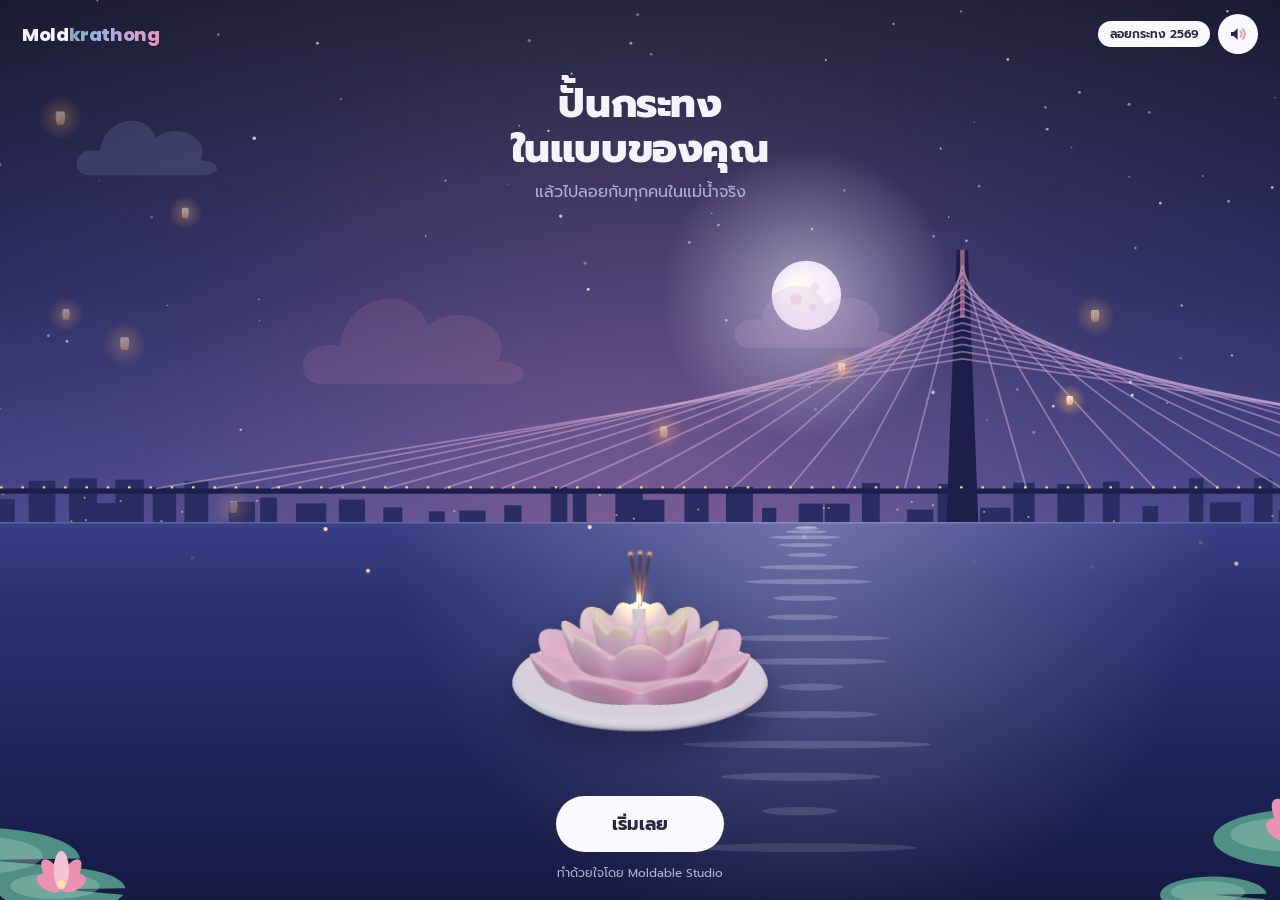
==== index.html @ 40f75164 "Photo texture (sharp front, pastel sides), paint into texture, vertical brush bars with preview, fin" ====
<!doctype html>
<html lang="th">
<head>
<meta charset="utf-8">
<meta name="viewport" content="width=device-width, initial-scale=1, viewport-fit=cover, user-scalable=no">
<meta name="theme-color" content="#151830">
<title>Moldkrathong · ปั้นกระทงไปลอยด้วยกัน</title>
<meta name="description" content="ปั้นกระทงในแบบของคุณกับก้อนนุ่ม Moldable แล้วไปลอยด้วยกันในแผนที่จริง">
<meta property="og:title" content="Moldkrathong · ปั้นกระทงไปลอยด้วยกัน">
<meta property="og:description" content="ลอยกระทงออนไลน์ 2569 กับก้อนนุ่มจาก Moldable Studio">
<link rel="preconnect" href="https://fonts.googleapis.com"><link rel="preconnect" href="https://fonts.gstatic.com" crossorigin>
<link href="https://fonts.googleapis.com/css2?family=Prompt:wght@400;500;600;700;800&family=Poppins:wght@600;700;800&display=swap" rel="stylesheet">
<link rel="stylesheet" href="lib/maplibre-gl.css">
<link rel="stylesheet" href="css/style.css?v=10">
<script type="importmap">{ "imports": { "three": "./lib/three.module.min.js", "three/addons/": "./lib/addons/" } }</script>
</head>
<body>
<div id="app">

  <!-- ============ MAP ============ -->
  <section id="screen-map" class="screen active" aria-label="แผนที่">
    <div id="map"></div>
    <header class="map-top">
      <span class="brand">Mold<span>krathong</span></span>
      <span class="map-hint">แตะหมุดเพื่อเลือกที่ลอย</span>
      <button class="sound-btn" data-sound aria-label="เปิด/ปิดเสียง"></button>
    </header>
    <div class="map-tools">
      <button id="mz-in" data-icon="plus" aria-label="ขยายแผนที่"></button>
      <button id="mz-out" data-icon="minus" aria-label="ย่อแผนที่"></button>
      <button id="mz-all" data-icon="focus" aria-label="ดูทุกจุด"></button>
    </div>
    <div class="sheet" id="sheet" hidden>
      <div class="grip"></div>
      <div class="sheet-head">
        <canvas class="sheet-ava" id="sheet-ava"></canvas>
        <div><h2 id="sheet-title"></h2><p id="sheet-sub"></p></div>
        <button class="round ghost" id="sheet-close" aria-label="ปิด" data-icon="close"></button>
      </div>
      <div id="sheet-body"></div>
    </div>
  </section>

  <!-- ============ STUDIO ============ -->
  <section id="screen-studio" class="screen" aria-label="ปั้นกระทง">
    <header class="topbar">
      <button class="round" id="btn-back" aria-label="กลับไปแผนที่" data-icon="back"></button>
      <div class="topbar-title"><small>ปั้นกระทงไปลอยที่</small><b id="studio-spot">-</b></div>
      <button class="helper-btn" id="helper-btn" aria-label="คำแนะนำ"><canvas id="helper-ava"></canvas></button>
    </header>
    <div class="stage" id="stage">
      <div class="bubble" id="helper"><b id="helper-name"></b><span id="helper-tip"></span></div>
      <div class="del-pill" id="del-pill" hidden><span id="del-name"></span><button id="del-btn" data-icon="trash">ลบชิ้นนี้</button></div>
      <div class="vbar left" id="vb-size">
        <button class="vb-sym on" id="tg-sym" aria-pressed="true" aria-label="ซ้ายขวาเหมือนกัน" data-icon="sym"></button>
        <div class="vb-track" role="slider" tabindex="0" aria-label="ขนาดแปรง" aria-valuemin="0" aria-valuemax="100"><i class="vb-big"></i><div class="vb-fill"></div><div class="vb-knob"></div><i class="vb-small"></i></div>
        <span class="vb-label">ขนาด</span>
      </div>
      <div class="vbar right" id="vb-strength">
        <div class="vb-track" role="slider" tabindex="0" aria-label="แรงแปรง" aria-valuemin="0" aria-valuemax="100"><div class="vb-fill"></div><div class="vb-knob"></div></div>
        <span class="vb-label">แรง</span>
      </div>
      <div class="brush-preview" id="brush-preview" hidden></div>
      <div class="loading" id="stage-loading"><canvas id="loading-ava"></canvas><span>แอ๊คกำลังเตรียมดินปั้น…</span></div>
    </div>
    <div class="thumbbar">
      <div class="seg">
        <button id="btn-undo" aria-label="ย้อนกลับ" data-icon="undo" disabled></button>
        <button id="btn-redo" aria-label="ทำซ้ำ" data-icon="redo" disabled></button>
      </div>
      <button class="front-btn" id="btn-front" data-icon="front">ด้านหน้า</button>
      <button class="btn-primary" id="btn-done" data-icon="check">เสร็จแล้ว</button>
    </div>
    <div class="tools" id="tools">
      <div class="tiles" id="subtools"></div>
      <div class="controls" id="sliders">
        <label class="ctl" id="sl-base" hidden><span>ขนาดฐาน</span><input type="range" min="0.8" max="1.35" step="0.01" value="1" id="in-base"></label>
      </div>
      <nav class="tabs" id="tabs">
        <button data-tab="template" data-icon="tpl">ทรง</button>
        <button data-tab="shape" data-icon="shape" class="active">ปั้น</button>
        <button data-tab="paint" data-icon="paint">สี</button>
        <button data-tab="decor" data-icon="face">หน้าตา</button>
        <button data-tab="incense" data-icon="krathong">กระทง</button>
      </nav>
    </div>
  </section>

  <!-- ============ RIVER ============ -->
  <section id="screen-river" class="screen" aria-label="แม่น้ำ">
    <div class="river" id="river">
      <header class="topbar floating">
        <button class="round" id="river-back" aria-label="กลับไปแผนที่" data-icon="back"></button>
        <div class="topbar-title"><small id="river-count">ลอยแล้ว 0 ใบ</small><b id="river-name"></b></div>
        <button class="round" id="river-share" aria-label="แชร์" data-icon="share" hidden></button>
      </header>
      <div class="river-empty" id="river-empty" hidden>ยังไม่มีใครลอยที่นี่ มาเป็นคนแรกกัน</div>
      <div class="k-info" id="k-info" hidden>
        <b id="k-name"></b><p id="k-wish"></p><small id="k-time"></small>
        <button class="link-report" id="k-report">รายงานกระทงไม่เหมาะสม</button>
      </div>
      <div class="dock">
        <button class="btn-cream" id="river-free" data-icon="gift">เลือกกระทง</button>
        <button class="btn-primary" id="river-sculpt" data-icon="shape">ปั้นกระทง</button>
      </div>
    </div>
  </section>

  <!-- ============ SHEETS (bottom, thumb-friendly) ============ -->
  <div class="modal" id="modal-done" hidden>
    <div class="modal-card">
      <div class="grip"></div>
      <div class="sheet-top"><h2>ว้าว สวยมาก!</h2><button class="round" id="done-back" aria-label="กลับไปปั้นต่อ" data-icon="close"></button></div>
      <div class="card-prev" id="done-prev"><img id="done-img" alt="กระทงที่ปั้น"></div>
      <div class="pills" id="bg-chips"></div>
      <div class="row">
        <button class="btn-surface" id="done-keep" data-icon="box">เก็บไว้ก่อน</button>
        <button class="btn-cream" id="done-save" data-icon="save">บันทึกรูป</button>
      </div>
      <button class="btn-primary wide" id="done-float" data-icon="wave">ไปลอยกระทง</button>
    </div>
  </div>

  <div class="modal" id="modal-wish" hidden>
    <div class="modal-card">
      <div class="grip"></div>
      <div class="wish-head"><img class="wish-img" id="wish-img" alt=""><div><h2>อธิษฐานก่อนลอย</h2><p class="muted" id="wish-where"></p></div></div>
      <input class="field" id="wish-name" maxlength="20" placeholder="ชื่อเล่น (ไม่ใส่ก็ได้)" autocomplete="off">
      <div class="field-wrap"><textarea class="field" id="wish-text" maxlength="60" rows="2" placeholder="ขอให้…"></textarea><span class="count" id="wish-count">0/60</span></div>
      <button class="ctl-btn on wide" id="wish-pub" aria-pressed="true" data-icon="eye"><span>ให้คนอื่นเห็นคำอธิษฐาน</span></button>
      <div class="row"><button class="btn-surface" id="wish-back">กลับ</button><button class="btn-primary" id="wish-go" data-icon="wave"><span>ลอยเลย</span></button></div>
    </div>
  </div>

  <div class="modal" id="modal-free" hidden>
    <div class="modal-card">
      <div class="grip"></div>
      <div class="sheet-top"><h2>เลือกกระทง</h2><button class="round" id="free-x" aria-label="ปิด" data-icon="close"></button></div>
      <div id="mine-wrap" hidden><h3 class="sec">กระทงของฉัน</h3><div class="free-grid" id="mine-grid"></div></div>
      <h3 class="sec">กระทงพร้อมลอย</h3>
      <div class="free-grid" id="free-grid"></div>
      <button class="btn-surface wide" id="free-back">ปิด</button>
    </div>
  </div>

  <div class="modal" id="modal-photo" hidden>
    <div class="modal-card">
      <div class="grip"></div>
      <div class="sheet-top"><h2>ปั้นจากรูป</h2><button class="round" id="photo-x" aria-label="ปิด" data-icon="close"></button></div>
      <div class="photo-prev" id="photo-prev"><canvas id="photo-cv"></canvas><div class="photo-msg" id="photo-msg" hidden></div></div>
      <label class="ctl photo-ctl"><span>ตัดพื้นหลัง</span><input type="range" id="photo-th" min="8" max="170" step="1" value="40"></label>
      <p class="photo-note">ส่วนที่มีขอบชมพูจะกลายเป็นก้อนดิน · รูปอยู่ในเครื่องคุณเท่านั้น ไม่ถูกอัปโหลด</p>
      <div class="row"><button class="btn-surface" id="photo-again" data-icon="photo">เลือกรูปใหม่</button><button class="btn-primary" id="photo-use" data-icon="check">ใช้ทรงนี้</button></div>
    </div>
  </div>
  <input type="file" id="photo-file" accept="image/*" hidden>

  <div class="modal" id="modal-ask" hidden>
    <div class="modal-card">
      <div class="grip"></div>
      <h2 id="ask-title"></h2><p class="muted" id="ask-msg"></p>
      <div class="row"><button class="btn-surface" id="ask-no">ยกเลิก</button><button class="btn-primary" id="ask-ok">ตกลง</button></div>
    </div>
  </div>

  <div class="toast" id="toast" hidden></div>

  <!-- ============ INTRO ============ -->
  <div class="intro" id="intro">
    <canvas class="intro-scene" id="intro-scene"></canvas>
    <div class="intro-top"><span class="brand">Mold<span>krathong</span></span><span class="intro-top-r"><span class="tag">ลอยกระทง 2569</span><button class="sound-btn" data-sound aria-label="เปิด/ปิดเสียง"></button></span></div>
    <img class="intro-krathong" src="assets/free/pinklotus.png" alt="กระทงบัวชมพูลอยบนน้ำ">
    <h1 class="intro-title">ปั้นกระทง<br>ในแบบของคุณ</h1>
    <p class="intro-sub">แล้วไปลอยกับทุกคนในแม่น้ำจริง</p>
    <div class="intro-cta">
      <div class="intro-chars" id="intro-chars"></div>
      <button class="btn-cream lg" id="btn-start">เริ่มเลย</button>
      <small>ทำด้วยใจโดย Moldable Studio</small>
    </div>
  </div>
</div>

<script src="lib/maplibre-gl.js"></script>
<script src="lib/pmtiles.js"></script>
<script type="module" src="js/app.js?v=10"></script>
</body>
</html>
---- lib/maplibre-gl.css ----
.maplibregl-map{font:12px/20px Helvetica Neue,Arial,Helvetica,sans-serif;overflow:hidden;position:relative;-webkit-tap-highlight-color:rgb(0 0 0/0)}.maplibregl-canvas{left:0;position:absolute;top:0}.maplibregl-map:fullscreen{height:100%;width:100%}.maplibregl-ctrl-group button.maplibregl-ctrl-compass{touch-action:none}.maplibregl-canvas-container.maplibregl-interactive,.maplibregl-ctrl-group button.maplibregl-ctrl-compass{cursor:grab;-webkit-user-select:none;-moz-user-select:none;user-select:none}.maplibregl-canvas-container.maplibregl-interactive.maplibregl-track-pointer{cursor:pointer}.maplibregl-canvas-container.maplibregl-interactive:active,.maplibregl-ctrl-group button.maplibregl-ctrl-compass:active{cursor:grabbing}.maplibregl-canvas-container.maplibregl-touch-zoom-rotate,.maplibregl-canvas-container.maplibregl-touch-zoom-rotate .maplibregl-canvas{touch-action:pan-x pan-y}.maplibregl-canvas-container.maplibregl-touch-drag-pan,.maplibregl-canvas-container.maplibregl-touch-drag-pan .maplibregl-canvas{touch-action:pinch-zoom}.maplibregl-canvas-container.maplibregl-touch-zoom-rotate.maplibregl-touch-drag-pan,.maplibregl-canvas-container.maplibregl-touch-zoom-rotate.maplibregl-touch-drag-pan .maplibregl-canvas{touch-action:none}.maplibregl-canvas-container.maplibregl-touch-drag-pan.maplibregl-cooperative-gestures,.maplibregl-canvas-container.maplibregl-touch-drag-pan.maplibregl-cooperative-gestures .maplibregl-canvas{touch-action:pan-x pan-y}.maplibregl-ctrl-bottom-left,.maplibregl-ctrl-bottom-right,.maplibregl-ctrl-top-left,.maplibregl-ctrl-top-right{pointer-events:none;position:absolute;z-index:2}.maplibregl-ctrl-top-left{left:0;top:0}.maplibregl-ctrl-top-right{right:0;top:0}.maplibregl-ctrl-bottom-left{bottom:0;left:0}.maplibregl-ctrl-bottom-right{bottom:0;right:0}.maplibregl-ctrl{clear:both;pointer-events:auto;transform:translate(0)}.maplibregl-ctrl-top-left .maplibregl-ctrl{float:left;margin:10px 0 0 10px}.maplibregl-ctrl-top-right .maplibregl-ctrl{float:right;margin:10px 10px 0 0}.maplibregl-ctrl-bottom-left .maplibregl-ctrl{float:left;margin:0 0 10px 10px}.maplibregl-ctrl-bottom-right .maplibregl-ctrl{float:right;margin:0 10px 10px 0}.maplibregl-ctrl-group{background:#fff;border-radius:4px}.maplibregl-ctrl-group:not(:empty){box-shadow:0 0 0 2px rgba(0,0,0,.1)}@media (forced-colors:active){.maplibregl-ctrl-group:not(:empty){box-shadow:0 0 0 2px ButtonText}}.maplibregl-ctrl-group button{background-color:transparent;border:0;box-sizing:border-box;cursor:pointer;display:block;height:29px;outline:none;padding:0;width:29px}.maplibregl-ctrl-group button+button{border-top:1px solid #ddd}.maplibregl-ctrl button .maplibregl-ctrl-icon{background-position:50%;background-repeat:no-repeat;display:block;height:100%;width:100%}@media (forced-colors:active){.maplibregl-ctrl-icon{background-color:transparent}.maplibregl-ctrl-group button+button{border-top:1px solid ButtonText}}.maplibregl-ctrl button::-moz-focus-inner{border:0;padding:0}.maplibregl-ctrl-attrib-button:focus,.maplibregl-ctrl-group button:focus{box-shadow:0 0 2px 2px #0096ff}.maplibregl-ctrl button:disabled{cursor:not-allowed}.maplibregl-ctrl button:disabled .maplibregl-ctrl-icon{opacity:.25}.maplibregl-ctrl button:not(:disabled):hover{background-color:rgb(0 0 0/5%)}.maplibregl-ctrl-group button:focus:focus-visible{box-shadow:0 0 2px 2px #0096ff}.maplibregl-ctrl-group button:focus:not(:focus-visible){box-shadow:none}.maplibregl-ctrl-group button:focus:first-child{border-radius:4px 4px 0 0}.maplibregl-ctrl-group button:focus:last-child{border-radius:0 0 4px 4px}.maplibregl-ctrl-group button:focus:only-child{border-radius:inherit}.maplibregl-ctrl button.maplibregl-ctrl-zoom-out .maplibregl-ctrl-icon{background-image:url("data:image/svg+xml;charset=utf-8,%3Csvg xmlns='http://www.w3.org/2000/svg' width='29' height='29' fill='%23333' viewBox='0 0 29 29'%3E%3Cpath d='M10 13c-.75 0-1.5.75-1.5 1.5S9.25 16 10 16h9c.75 0 1.5-.75 1.5-1.5S19.75 13 19 13z'/%3E%3C/svg%3E")}.maplibregl-ctrl button.maplibregl-ctrl-zoom-in .maplibregl-ctrl-icon{background-image:url("data:image/svg+xml;charset=utf-8,%3Csvg xmlns='http://www.w3.org/2000/svg' width='29' height='29' fill='%23333' viewBox='0 0 29 29'%3E%3Cpath d='M14.5 8.5c-.75 0-1.5.75-1.5 1.5v3h-3c-.75 0-1.5.75-1.5 1.5S9.25 16 10 16h3v3c0 .75.75 1.5 1.5 1.5S16 19.75 16 19v-3h3c.75 0 1.5-.75 1.5-1.5S19.75 13 19 13h-3v-3c0-.75-.75-1.5-1.5-1.5'/%3E%3C/svg%3E")}@media (forced-colors:active){.maplibregl-ctrl button.maplibregl-ctrl-zoom-out .maplibregl-ctrl-icon{background-image:url("data:image/svg+xml;charset=utf-8,%3Csvg xmlns='http://www.w3.org/2000/svg' width='29' height='29' fill='%23fff' viewBox='0 0 29 29'%3E%3Cpath d='M10 13c-.75 0-1.5.75-1.5 1.5S9.25 16 10 16h9c.75 0 1.5-.75 1.5-1.5S19.75 13 19 13z'/%3E%3C/svg%3E")}.maplibregl-ctrl button.maplibregl-ctrl-zoom-in .maplibregl-ctrl-icon{background-image:url("data:image/svg+xml;charset=utf-8,%3Csvg xmlns='http://www.w3.org/2000/svg' width='29' height='29' fill='%23fff' viewBox='0 0 29 29'%3E%3Cpath d='M14.5 8.5c-.75 0-1.5.75-1.5 1.5v3h-3c-.75 0-1.5.75-1.5 1.5S9.25 16 10 16h3v3c0 .75.75 1.5 1.5 1.5S16 19.75 16 19v-3h3c.75 0 1.5-.75 1.5-1.5S19.75 13 19 13h-3v-3c0-.75-.75-1.5-1.5-1.5'/%3E%3C/svg%3E")}}@media (forced-colors:active) and (prefers-color-scheme:light){.maplibregl-ctrl button.maplibregl-ctrl-zoom-out .maplibregl-ctrl-icon{background-image:url("data:image/svg+xml;charset=utf-8,%3Csvg xmlns='http://www.w3.org/2000/svg' width='29' height='29' viewBox='0 0 29 29'%3E%3Cpath d='M10 13c-.75 0-1.5.75-1.5 1.5S9.25 16 10 16h9c.75 0 1.5-.75 1.5-1.5S19.75 13 19 13z'/%3E%3C/svg%3E")}.maplibregl-ctrl button.maplibregl-ctrl-zoom-in .maplibregl-ctrl-icon{background-image:url("data:image/svg+xml;charset=utf-8,%3Csvg xmlns='http://www.w3.org/2000/svg' width='29' height='29' viewBox='0 0 29 29'%3E%3Cpath d='M14.5 8.5c-.75 0-1.5.75-1.5 1.5v3h-3c-.75 0-1.5.75-1.5 1.5S9.25 16 10 16h3v3c0 .75.75 1.5 1.5 1.5S16 19.75 16 19v-3h3c.75 0 1.5-.75 1.5-1.5S19.75 13 19 13h-3v-3c0-.75-.75-1.5-1.5-1.5'/%3E%3C/svg%3E")}}.maplibregl-ctrl button.maplibregl-ctrl-fullscreen .maplibregl-ctrl-icon{background-image:url("data:image/svg+xml;charset=utf-8,%3Csvg xmlns='http://www.w3.org/2000/svg' width='29' height='29' fill='%23333' viewBox='0 0 29 29'%3E%3Cpath d='M24 16v5.5c0 1.75-.75 2.5-2.5 2.5H16v-1l3-1.5-4-5.5 1-1 5.5 4 1.5-3zM6 16l1.5 3 5.5-4 1 1-4 5.5 3 1.5v1H7.5C5.75 24 5 23.25 5 21.5V16zm7-11v1l-3 1.5 4 5.5-1 1-5.5-4L6 13H5V7.5C5 5.75 5.75 5 7.5 5zm11 2.5c0-1.75-.75-2.5-2.5-2.5H16v1l3 1.5-4 5.5 1 1 5.5-4 1.5 3h1z'/%3E%3C/svg%3E")}.maplibregl-ctrl button.maplibregl-ctrl-shrink .maplibregl-ctrl-icon{background-image:url("data:image/svg+xml;charset=utf-8,%3Csvg xmlns='http://www.w3.org/2000/svg' width='29' height='29' viewBox='0 0 29 29'%3E%3Cpath d='M18.5 16c-1.75 0-2.5.75-2.5 2.5V24h1l1.5-3 5.5 4 1-1-4-5.5 3-1.5v-1zM13 18.5c0-1.75-.75-2.5-2.5-2.5H5v1l3 1.5L4 24l1 1 5.5-4 1.5 3h1zm3-8c0 1.75.75 2.5 2.5 2.5H24v-1l-3-1.5L25 5l-1-1-5.5 4L17 5h-1zM10.5 13c1.75 0 2.5-.75 2.5-2.5V5h-1l-1.5 3L5 4 4 5l4 5.5L5 12v1z'/%3E%3C/svg%3E")}@media (forced-colors:active){.maplibregl-ctrl button.maplibregl-ctrl-fullscreen .maplibregl-ctrl-icon{background-image:url("data:image/svg+xml;charset=utf-8,%3Csvg xmlns='http://www.w3.org/2000/svg' width='29' height='29' fill='%23fff' viewBox='0 0 29 29'%3E%3Cpath d='M24 16v5.5c0 1.75-.75 2.5-2.5 2.5H16v-1l3-1.5-4-5.5 1-1 5.5 4 1.5-3zM6 16l1.5 3 5.5-4 1 1-4 5.5 3 1.5v1H7.5C5.75 24 5 23.25 5 21.5V16zm7-11v1l-3 1.5 4 5.5-1 1-5.5-4L6 13H5V7.5C5 5.75 5.75 5 7.5 5zm11 2.5c0-1.75-.75-2.5-2.5-2.5H16v1l3 1.5-4 5.5 1 1 5.5-4 1.5 3h1z'/%3E%3C/svg%3E")}.maplibregl-ctrl button.maplibregl-ctrl-shrink .maplibregl-ctrl-icon{background-image:url("data:image/svg+xml;charset=utf-8,%3Csvg xmlns='http://www.w3.org/2000/svg' width='29' height='29' fill='%23fff' viewBox='0 0 29 29'%3E%3Cpath d='M18.5 16c-1.75 0-2.5.75-2.5 2.5V24h1l1.5-3 5.5 4 1-1-4-5.5 3-1.5v-1zM13 18.5c0-1.75-.75-2.5-2.5-2.5H5v1l3 1.5L4 24l1 1 5.5-4 1.5 3h1zm3-8c0 1.75.75 2.5 2.5 2.5H24v-1l-3-1.5L25 5l-1-1-5.5 4L17 5h-1zM10.5 13c1.75 0 2.5-.75 2.5-2.5V5h-1l-1.5 3L5 4 4 5l4 5.5L5 12v1z'/%3E%3C/svg%3E")}}@media (forced-colors:active) and (prefers-color-scheme:light){.maplibregl-ctrl button.maplibregl-ctrl-fullscreen .maplibregl-ctrl-icon{background-image:url("data:image/svg+xml;charset=utf-8,%3Csvg xmlns='http://www.w3.org/2000/svg' width='29' height='29' viewBox='0 0 29 29'%3E%3Cpath d='M24 16v5.5c0 1.75-.75 2.5-2.5 2.5H16v-1l3-1.5-4-5.5 1-1 5.5 4 1.5-3zM6 16l1.5 3 5.5-4 1 1-4 5.5 3 1.5v1H7.5C5.75 24 5 23.25 5 21.5V16zm7-11v1l-3 1.5 4 5.5-1 1-5.5-4L6 13H5V7.5C5 5.75 5.75 5 7.5 5zm11 2.5c0-1.75-.75-2.5-2.5-2.5H16v1l3 1.5-4 5.5 1 1 5.5-4 1.5 3h1z'/%3E%3C/svg%3E")}.maplibregl-ctrl button.maplibregl-ctrl-shrink .maplibregl-ctrl-icon{background-image:url("data:image/svg+xml;charset=utf-8,%3Csvg xmlns='http://www.w3.org/2000/svg' width='29' height='29' viewBox='0 0 29 29'%3E%3Cpath d='M18.5 16c-1.75 0-2.5.75-2.5 2.5V24h1l1.5-3 5.5 4 1-1-4-5.5 3-1.5v-1zM13 18.5c0-1.75-.75-2.5-2.5-2.5H5v1l3 1.5L4 24l1 1 5.5-4 1.5 3h1zm3-8c0 1.75.75 2.5 2.5 2.5H24v-1l-3-1.5L25 5l-1-1-5.5 4L17 5h-1zM10.5 13c1.75 0 2.5-.75 2.5-2.5V5h-1l-1.5 3L5 4 4 5l4 5.5L5 12v1z'/%3E%3C/svg%3E")}}.maplibregl-ctrl button.maplibregl-ctrl-compass .maplibregl-ctrl-icon{background-image:url("data:image/svg+xml;charset=utf-8,%3Csvg xmlns='http://www.w3.org/2000/svg' width='29' height='29' fill='%23333' viewBox='0 0 29 29'%3E%3Cpath d='m10.5 14 4-8 4 8z'/%3E%3Cpath fill='%23ccc' d='m10.5 16 4 8 4-8z'/%3E%3C/svg%3E")}@media (forced-colors:active){.maplibregl-ctrl button.maplibregl-ctrl-compass .maplibregl-ctrl-icon{background-image:url("data:image/svg+xml;charset=utf-8,%3Csvg xmlns='http://www.w3.org/2000/svg' width='29' height='29' fill='%23fff' viewBox='0 0 29 29'%3E%3Cpath d='m10.5 14 4-8 4 8z'/%3E%3Cpath fill='%23ccc' d='m10.5 16 4 8 4-8z'/%3E%3C/svg%3E")}}@media (forced-colors:active) and (prefers-color-scheme:light){.maplibregl-ctrl button.maplibregl-ctrl-compass .maplibregl-ctrl-icon{background-image:url("data:image/svg+xml;charset=utf-8,%3Csvg xmlns='http://www.w3.org/2000/svg' width='29' height='29' viewBox='0 0 29 29'%3E%3Cpath d='m10.5 14 4-8 4 8z'/%3E%3Cpath fill='%23ccc' d='m10.5 16 4 8 4-8z'/%3E%3C/svg%3E")}}.maplibregl-ctrl button.maplibregl-ctrl-terrain .maplibregl-ctrl-icon{background-image:url("data:image/svg+xml;charset=utf-8,%3Csvg xmlns='http://www.w3.org/2000/svg' width='22' height='22' fill='%23333' viewBox='0 0 22 22'%3E%3Cpath d='m1.754 13.406 4.453-4.851 3.09 3.09 3.281 3.277.969-.969-3.309-3.312 3.844-4.121 6.148 6.886h1.082v-.855l-7.207-8.07-4.84 5.187L6.169 6.57l-5.48 5.965v.871ZM.688 16.844h20.625v1.375H.688Zm0 0'/%3E%3C/svg%3E")}.maplibregl-ctrl button.maplibregl-ctrl-terrain-enabled .maplibregl-ctrl-icon{background-image:url("data:image/svg+xml;charset=utf-8,%3Csvg xmlns='http://www.w3.org/2000/svg' width='22' height='22' fill='%2333b5e5' viewBox='0 0 22 22'%3E%3Cpath d='m1.754 13.406 4.453-4.851 3.09 3.09 3.281 3.277.969-.969-3.309-3.312 3.844-4.121 6.148 6.886h1.082v-.855l-7.207-8.07-4.84 5.187L6.169 6.57l-5.48 5.965v.871ZM.688 16.844h20.625v1.375H.688Zm0 0'/%3E%3C/svg%3E")}.maplibregl-ctrl button.maplibregl-ctrl-geolocate .maplibregl-ctrl-icon{background-image:url("data:image/svg+xml;charset=utf-8,%3Csvg xmlns='http://www.w3.org/2000/svg' width='29' height='29' fill='%23333' viewBox='0 0 20 20'%3E%3Cpath d='M10 4C9 4 9 5 9 5v.1A5 5 0 0 0 5.1 9H5s-1 0-1 1 1 1 1 1h.1A5 5 0 0 0 9 14.9v.1s0 1 1 1 1-1 1-1v-.1a5 5 0 0 0 3.9-3.9h.1s1 0 1-1-1-1-1-1h-.1A5 5 0 0 0 11 5.1V5s0-1-1-1m0 2.5a3.5 3.5 0 1 1 0 7 3.5 3.5 0 1 1 0-7'/%3E%3Ccircle cx='10' cy='10' r='2'/%3E%3C/svg%3E")}.maplibregl-ctrl button.maplibregl-ctrl-geolocate:disabled .maplibregl-ctrl-icon{background-image:url("data:image/svg+xml;charset=utf-8,%3Csvg xmlns='http://www.w3.org/2000/svg' width='29' height='29' fill='%23aaa' viewBox='0 0 20 20'%3E%3Cpath d='M10 4C9 4 9 5 9 5v.1A5 5 0 0 0 5.1 9H5s-1 0-1 1 1 1 1 1h.1A5 5 0 0 0 9 14.9v.1s0 1 1 1 1-1 1-1v-.1a5 5 0 0 0 3.9-3.9h.1s1 0 1-1-1-1-1-1h-.1A5 5 0 0 0 11 5.1V5s0-1-1-1m0 2.5a3.5 3.5 0 1 1 0 7 3.5 3.5 0 1 1 0-7'/%3E%3Ccircle cx='10' cy='10' r='2'/%3E%3Cpath fill='red' d='m14 5 1 1-9 9-1-1z'/%3E%3C/svg%3E")}.maplibregl-ctrl button.maplibregl-ctrl-geolocate.maplibregl-ctrl-geolocate-active .maplibregl-ctrl-icon{background-image:url("data:image/svg+xml;charset=utf-8,%3Csvg xmlns='http://www.w3.org/2000/svg' width='29' height='29' fill='%2333b5e5' viewBox='0 0 20 20'%3E%3Cpath d='M10 4C9 4 9 5 9 5v.1A5 5 0 0 0 5.1 9H5s-1 0-1 1 1 1 1 1h.1A5 5 0 0 0 9 14.9v.1s0 1 1 1 1-1 1-1v-.1a5 5 0 0 0 3.9-3.9h.1s1 0 1-1-1-1-1-1h-.1A5 5 0 0 0 11 5.1V5s0-1-1-1m0 2.5a3.5 3.5 0 1 1 0 7 3.5 3.5 0 1 1 0-7'/%3E%3Ccircle cx='10' cy='10' r='2'/%3E%3C/svg%3E")}.maplibregl-ctrl button.maplibregl-ctrl-geolocate.maplibregl-ctrl-geolocate-active-error .maplibregl-ctrl-icon{background-image:url("data:image/svg+xml;charset=utf-8,%3Csvg xmlns='http://www.w3.org/2000/svg' width='29' height='29' fill='%23e58978' viewBox='0 0 20 20'%3E%3Cpath d='M10 4C9 4 9 5 9 5v.1A5 5 0 0 0 5.1 9H5s-1 0-1 1 1 1 1 1h.1A5 5 0 0 0 9 14.9v.1s0 1 1 1 1-1 1-1v-.1a5 5 0 0 0 3.9-3.9h.1s1 0 1-1-1-1-1-1h-.1A5 5 0 0 0 11 5.1V5s0-1-1-1m0 2.5a3.5 3.5 0 1 1 0 7 3.5 3.5 0 1 1 0-7'/%3E%3Ccircle cx='10' cy='10' r='2'/%3E%3C/svg%3E")}.maplibregl-ctrl button.maplibregl-ctrl-geolocate.maplibregl-ctrl-geolocate-background .maplibregl-ctrl-icon{background-image:url("data:image/svg+xml;charset=utf-8,%3Csvg xmlns='http://www.w3.org/2000/svg' width='29' height='29' fill='%2333b5e5' viewBox='0 0 20 20'%3E%3Cpath d='M10 4C9 4 9 5 9 5v.1A5 5 0 0 0 5.1 9H5s-1 0-1 1 1 1 1 1h.1A5 5 0 0 0 9 14.9v.1s0 1 1 1 1-1 1-1v-.1a5 5 0 0 0 3.9-3.9h.1s1 0 1-1-1-1-1-1h-.1A5 5 0 0 0 11 5.1V5s0-1-1-1m0 2.5a3.5 3.5 0 1 1 0 7 3.5 3.5 0 1 1 0-7'/%3E%3C/svg%3E")}.maplibregl-ctrl button.maplibregl-ctrl-geolocate.maplibregl-ctrl-geolocate-background-error .maplibregl-ctrl-icon{background-image:url("data:image/svg+xml;charset=utf-8,%3Csvg xmlns='http://www.w3.org/2000/svg' width='29' height='29' fill='%23e54e33' viewBox='0 0 20 20'%3E%3Cpath d='M10 4C9 4 9 5 9 5v.1A5 5 0 0 0 5.1 9H5s-1 0-1 1 1 1 1 1h.1A5 5 0 0 0 9 14.9v.1s0 1 1 1 1-1 1-1v-.1a5 5 0 0 0 3.9-3.9h.1s1 0 1-1-1-1-1-1h-.1A5 5 0 0 0 11 5.1V5s0-1-1-1m0 2.5a3.5 3.5 0 1 1 0 7 3.5 3.5 0 1 1 0-7'/%3E%3C/svg%3E")}.maplibregl-ctrl button.maplibregl-ctrl-geolocate.maplibregl-ctrl-geolocate-waiting .maplibregl-ctrl-icon{animation:maplibregl-spin 2s linear infinite}@media (forced-colors:active){.maplibregl-ctrl button.maplibregl-ctrl-geolocate .maplibregl-ctrl-icon{background-image:url("data:image/svg+xml;charset=utf-8,%3Csvg xmlns='http://www.w3.org/2000/svg' width='29' height='29' fill='%23fff' viewBox='0 0 20 20'%3E%3Cpath d='M10 4C9 4 9 5 9 5v.1A5 5 0 0 0 5.1 9H5s-1 0-1 1 1 1 1 1h.1A5 5 0 0 0 9 14.9v.1s0 1 1 1 1-1 1-1v-.1a5 5 0 0 0 3.9-3.9h.1s1 0 1-1-1-1-1-1h-.1A5 5 0 0 0 11 5.1V5s0-1-1-1m0 2.5a3.5 3.5 0 1 1 0 7 3.5 3.5 0 1 1 0-7'/%3E%3Ccircle cx='10' cy='10' r='2'/%3E%3C/svg%3E")}.maplibregl-ctrl button.maplibregl-ctrl-geolocate:disabled .maplibregl-ctrl-icon{background-image:url("data:image/svg+xml;charset=utf-8,%3Csvg xmlns='http://www.w3.org/2000/svg' width='29' height='29' fill='%23999' viewBox='0 0 20 20'%3E%3Cpath d='M10 4C9 4 9 5 9 5v.1A5 5 0 0 0 5.1 9H5s-1 0-1 1 1 1 1 1h.1A5 5 0 0 0 9 14.9v.1s0 1 1 1 1-1 1-1v-.1a5 5 0 0 0 3.9-3.9h.1s1 0 1-1-1-1-1-1h-.1A5 5 0 0 0 11 5.1V5s0-1-1-1m0 2.5a3.5 3.5 0 1 1 0 7 3.5 3.5 0 1 1 0-7'/%3E%3Ccircle cx='10' cy='10' r='2'/%3E%3Cpath fill='red' d='m14 5 1 1-9 9-1-1z'/%3E%3C/svg%3E")}.maplibregl-ctrl button.maplibregl-ctrl-geolocate.maplibregl-ctrl-geolocate-active .maplibregl-ctrl-icon{background-image:url("data:image/svg+xml;charset=utf-8,%3Csvg xmlns='http://www.w3.org/2000/svg' width='29' height='29' fill='%2333b5e5' viewBox='0 0 20 20'%3E%3Cpath d='M10 4C9 4 9 5 9 5v.1A5 5 0 0 0 5.1 9H5s-1 0-1 1 1 1 1 1h.1A5 5 0 0 0 9 14.9v.1s0 1 1 1 1-1 1-1v-.1a5 5 0 0 0 3.9-3.9h.1s1 0 1-1-1-1-1-1h-.1A5 5 0 0 0 11 5.1V5s0-1-1-1m0 2.5a3.5 3.5 0 1 1 0 7 3.5 3.5 0 1 1 0-7'/%3E%3Ccircle cx='10' cy='10' r='2'/%3E%3C/svg%3E")}.maplibregl-ctrl button.maplibregl-ctrl-geolocate.maplibregl-ctrl-geolocate-active-error .maplibregl-ctrl-icon{background-image:url("data:image/svg+xml;charset=utf-8,%3Csvg xmlns='http://www.w3.org/2000/svg' width='29' height='29' fill='%23e58978' viewBox='0 0 20 20'%3E%3Cpath d='M10 4C9 4 9 5 9 5v.1A5 5 0 0 0 5.1 9H5s-1 0-1 1 1 1 1 1h.1A5 5 0 0 0 9 14.9v.1s0 1 1 1 1-1 1-1v-.1a5 5 0 0 0 3.9-3.9h.1s1 0 1-1-1-1-1-1h-.1A5 5 0 0 0 11 5.1V5s0-1-1-1m0 2.5a3.5 3.5 0 1 1 0 7 3.5 3.5 0 1 1 0-7'/%3E%3Ccircle cx='10' cy='10' r='2'/%3E%3C/svg%3E")}.maplibregl-ctrl button.maplibregl-ctrl-geolocate.maplibregl-ctrl-geolocate-background .maplibregl-ctrl-icon{background-image:url("data:image/svg+xml;charset=utf-8,%3Csvg xmlns='http://www.w3.org/2000/svg' width='29' height='29' fill='%2333b5e5' viewBox='0 0 20 20'%3E%3Cpath d='M10 4C9 4 9 5 9 5v.1A5 5 0 0 0 5.1 9H5s-1 0-1 1 1 1 1 1h.1A5 5 0 0 0 9 14.9v.1s0 1 1 1 1-1 1-1v-.1a5 5 0 0 0 3.9-3.9h.1s1 0 1-1-1-1-1-1h-.1A5 5 0 0 0 11 5.1V5s0-1-1-1m0 2.5a3.5 3.5 0 1 1 0 7 3.5 3.5 0 1 1 0-7'/%3E%3C/svg%3E")}.maplibregl-ctrl button.maplibregl-ctrl-geolocate.maplibregl-ctrl-geolocate-background-error .maplibregl-ctrl-icon{background-image:url("data:image/svg+xml;charset=utf-8,%3Csvg xmlns='http://www.w3.org/2000/svg' width='29' height='29' fill='%23e54e33' viewBox='0 0 20 20'%3E%3Cpath d='M10 4C9 4 9 5 9 5v.1A5 5 0 0 0 5.1 9H5s-1 0-1 1 1 1 1 1h.1A5 5 0 0 0 9 14.9v.1s0 1 1 1 1-1 1-1v-.1a5 5 0 0 0 3.9-3.9h.1s1 0 1-1-1-1-1-1h-.1A5 5 0 0 0 11 5.1V5s0-1-1-1m0 2.5a3.5 3.5 0 1 1 0 7 3.5 3.5 0 1 1 0-7'/%3E%3C/svg%3E")}}@media (forced-colors:active) and (prefers-color-scheme:light){.maplibregl-ctrl button.maplibregl-ctrl-geolocate .maplibregl-ctrl-icon{background-image:url("data:image/svg+xml;charset=utf-8,%3Csvg xmlns='http://www.w3.org/2000/svg' width='29' height='29' viewBox='0 0 20 20'%3E%3Cpath d='M10 4C9 4 9 5 9 5v.1A5 5 0 0 0 5.1 9H5s-1 0-1 1 1 1 1 1h.1A5 5 0 0 0 9 14.9v.1s0 1 1 1 1-1 1-1v-.1a5 5 0 0 0 3.9-3.9h.1s1 0 1-1-1-1-1-1h-.1A5 5 0 0 0 11 5.1V5s0-1-1-1m0 2.5a3.5 3.5 0 1 1 0 7 3.5 3.5 0 1 1 0-7'/%3E%3Ccircle cx='10' cy='10' r='2'/%3E%3C/svg%3E")}.maplibregl-ctrl button.maplibregl-ctrl-geolocate:disabled .maplibregl-ctrl-icon{background-image:url("data:image/svg+xml;charset=utf-8,%3Csvg xmlns='http://www.w3.org/2000/svg' width='29' height='29' fill='%23666' viewBox='0 0 20 20'%3E%3Cpath d='M10 4C9 4 9 5 9 5v.1A5 5 0 0 0 5.1 9H5s-1 0-1 1 1 1 1 1h.1A5 5 0 0 0 9 14.9v.1s0 1 1 1 1-1 1-1v-.1a5 5 0 0 0 3.9-3.9h.1s1 0 1-1-1-1-1-1h-.1A5 5 0 0 0 11 5.1V5s0-1-1-1m0 2.5a3.5 3.5 0 1 1 0 7 3.5 3.5 0 1 1 0-7'/%3E%3Ccircle cx='10' cy='10' r='2'/%3E%3Cpath fill='red' d='m14 5 1 1-9 9-1-1z'/%3E%3C/svg%3E")}}@keyframes maplibregl-spin{0%{transform:rotate(0deg)}to{transform:rotate(1turn)}}a.maplibregl-ctrl-logo{background-image:url("data:image/svg+xml;charset=utf-8,%3Csvg xmlns='http://www.w3.org/2000/svg' width='88' height='23' fill='none'%3E%3Cpath fill='%23000' fill-opacity='.4' fill-rule='evenodd' d='M17.408 16.796h-1.827l2.501-12.095h.198l3.324 6.533.988 2.19.988-2.19 3.258-6.533h.181l2.6 12.095h-1.81l-1.218-5.644-.362-1.71-.658 1.71-2.929 5.644h-.098l-2.914-5.644-.757-1.71-.345 1.71zm1.958-3.42-.726 3.663a1.255 1.255 0 0 1-1.232 1.011h-1.827a1.255 1.255 0 0 1-1.229-1.509l2.501-12.095a1.255 1.255 0 0 1 1.23-1.001h.197a1.25 1.25 0 0 1 1.12.685l3.19 6.273 3.125-6.263a1.25 1.25 0 0 1 1.123-.695h.181a1.255 1.255 0 0 1 1.227.991l1.443 6.71a5 5 0 0 1 .314-.787l.009-.016a4.6 4.6 0 0 1 1.777-1.887c.782-.46 1.668-.667 2.611-.667a4.6 4.6 0 0 1 1.7.32l.306.134c.21-.16.474-.256.759-.256h1.694a1.255 1.255 0 0 1 1.212.925 1.255 1.255 0 0 1 1.212-.925h1.711c.284 0 .545.094.755.252.613-.3 1.312-.45 2.075-.45 1.356 0 2.557.445 3.482 1.4q.47.48.763 1.064V4.701a1.255 1.255 0 0 1 1.255-1.255h1.86A1.255 1.255 0 0 1 54.44 4.7v9.194h2.217c.19 0 .37.043.532.118v-4.77c0-.356.147-.678.385-.906a2.42 2.42 0 0 1-.682-1.71c0-.665.267-1.253.735-1.7a2.45 2.45 0 0 1 1.722-.674 2.43 2.43 0 0 1 1.705.675q.318.302.504.683V4.7a1.255 1.255 0 0 1 1.255-1.255h1.744A1.255 1.255 0 0 1 65.812 4.7v3.335a4.8 4.8 0 0 1 1.526-.246c.938 0 1.817.214 2.59.69a4.47 4.47 0 0 1 1.67 1.743v-.98a1.255 1.255 0 0 1 1.256-1.256h1.777c.233 0 .451.064.639.174a3.4 3.4 0 0 1 1.567-.372c.346 0 .861.02 1.285.232a1.25 1.25 0 0 1 .689 1.004 4.7 4.7 0 0 1 .853-.588c.795-.44 1.675-.647 2.61-.647 1.385 0 2.65.39 3.525 1.396.836.938 1.168 2.173 1.168 3.528q-.001.515-.056 1.051a1.255 1.255 0 0 1-.947 1.09l.408.952a1.255 1.255 0 0 1-.477 1.552c-.418.268-.92.463-1.458.612-.613.171-1.304.244-2.049.244-1.06 0-2.043-.207-2.886-.698l-.015-.008c-.798-.48-1.419-1.135-1.818-1.963l-.004-.008a5.8 5.8 0 0 1-.548-2.512q0-.429.053-.843a1.3 1.3 0 0 1-.333-.086l-.166-.004c-.223 0-.426.062-.643.228-.03.024-.142.139-.142.59v3.883a1.255 1.255 0 0 1-1.256 1.256h-1.777a1.255 1.255 0 0 1-1.256-1.256V15.69l-.032.057a4.8 4.8 0 0 1-1.86 1.833 5.04 5.04 0 0 1-2.484.634 4.5 4.5 0 0 1-1.935-.424 1.25 1.25 0 0 1-.764.258h-1.71a1.255 1.255 0 0 1-1.256-1.255V7.687a2.4 2.4 0 0 1-.428.625c.253.23.412.561.412.93v7.553a1.255 1.255 0 0 1-1.256 1.255h-1.843a1.25 1.25 0 0 1-.894-.373c-.228.23-.544.373-.894.373H51.32a1.255 1.255 0 0 1-1.256-1.255v-1.251l-.061.117a4.7 4.7 0 0 1-1.782 1.884 4.77 4.77 0 0 1-2.485.67 5.6 5.6 0 0 1-1.485-.188l.009 2.764a1.255 1.255 0 0 1-1.255 1.259h-1.729a1.255 1.255 0 0 1-1.255-1.255v-3.537a1.255 1.255 0 0 1-1.167.793h-1.679a1.25 1.25 0 0 1-.77-.263 4.5 4.5 0 0 1-1.945.429c-.885 0-1.724-.21-2.495-.632l-.017-.01a5 5 0 0 1-1.081-.836 1.255 1.255 0 0 1-1.254 1.312h-1.81a1.255 1.255 0 0 1-1.228-.99l-.782-3.625-2.044 3.939a1.25 1.25 0 0 1-1.115.676h-.098a1.25 1.25 0 0 1-1.116-.68l-2.061-3.994zM35.92 16.63l.207-.114.223-.15q.493-.356.735-.785l.061-.118.033 1.332h1.678V9.242h-1.694l-.033 1.267q-.133-.329-.526-.658l-.032-.028a3.2 3.2 0 0 0-.668-.428l-.27-.12a3.3 3.3 0 0 0-1.235-.23q-1.136-.001-1.974.493a3.36 3.36 0 0 0-1.3 1.382q-.445.89-.444 2.074 0 1.2.51 2.107a3.8 3.8 0 0 0 1.382 1.381 3.9 3.9 0 0 0 1.893.477q.795 0 1.455-.33zm-2.789-5.38q-.576.675-.575 1.762 0 1.102.559 1.794.576.675 1.645.675a2.25 2.25 0 0 0 .934-.19 2.2 2.2 0 0 0 .468-.29l.178-.161a2.2 2.2 0 0 0 .397-.561q.244-.5.244-1.15v-.115q0-.708-.296-1.267l-.043-.077a2.2 2.2 0 0 0-.633-.709l-.13-.086-.047-.028a2.1 2.1 0 0 0-1.073-.285q-1.052 0-1.629.692zm2.316 2.706c.163-.17.28-.407.28-.83v-.114c0-.292-.06-.508-.15-.68a.96.96 0 0 0-.353-.389.85.85 0 0 0-.464-.127c-.4 0-.56.114-.664.239l-.01.012c-.148.174-.275.45-.275.945 0 .506.122.801.27.99.097.11.266.224.68.224.303 0 .504-.09.687-.269zm7.545 1.705a2.6 2.6 0 0 0 .331.423q.319.33.755.548l.173.074q.65.255 1.49.255 1.02 0 1.844-.493a3.45 3.45 0 0 0 1.316-1.4q.493-.904.493-2.089 0-1.909-.988-2.913-.988-1.02-2.584-1.02-.898 0-1.575.347a3 3 0 0 0-.415.262l-.199.166a3.4 3.4 0 0 0-.64.82V9.242h-1.712v11.553h1.729l-.017-5.134zm.53-1.138q.206.29.48.5l.155.11.053.034q.51.296 1.119.297 1.07 0 1.645-.675.577-.69.576-1.762 0-1.119-.576-1.777-.558-.675-1.645-.675-.435 0-.835.16a2 2 0 0 0-.284.136 2 2 0 0 0-.363.254 2.2 2.2 0 0 0-.46.569l-.082.162a2.6 2.6 0 0 0-.213 1.072v.115q0 .707.296 1.267l.135.211zm.964-.818a1.1 1.1 0 0 0 .367.385.94.94 0 0 0 .476.118c.423 0 .59-.117.687-.23.159-.194.28-.478.28-.95 0-.53-.133-.8-.266-.952l-.021-.025c-.078-.094-.231-.221-.68-.221a1 1 0 0 0-.503.135l-.012.007a.86.86 0 0 0-.335.343c-.073.133-.132.324-.132.614v.115a1.4 1.4 0 0 0 .14.66zm15.7-6.222q.347-.346.346-.856a1.05 1.05 0 0 0-.345-.79 1.18 1.18 0 0 0-.84-.329q-.51 0-.855.33a1.05 1.05 0 0 0-.346.79q0 .51.346.855.345.346.856.346.51 0 .839-.346zm4.337 9.314.033-1.332q.191.403.59.747l.098.081a4 4 0 0 0 .316.224l.223.122a3.2 3.2 0 0 0 1.44.322 3.8 3.8 0 0 0 1.875-.477 3.5 3.5 0 0 0 1.382-1.366q.527-.89.526-2.09 0-1.184-.444-2.073a3.24 3.24 0 0 0-1.283-1.399q-.823-.51-1.942-.51a3.5 3.5 0 0 0-1.527.344l-.086.043-.165.09a3 3 0 0 0-.33.214q-.432.315-.656.707a2 2 0 0 0-.099.198l.082-1.283V4.701h-1.744v12.095zm.473-2.509a2.5 2.5 0 0 0 .566.7q.117.098.245.18l.144.08a2.1 2.1 0 0 0 .975.232q1.07 0 1.645-.675.576-.69.576-1.778 0-1.102-.576-1.777-.56-.691-1.645-.692a2.2 2.2 0 0 0-1.015.235q-.22.113-.415.282l-.15.142a2.1 2.1 0 0 0-.42.594q-.223.479-.223 1.1v.115q0 .705.293 1.26zm2.616-.293c.157-.191.28-.479.28-.967 0-.51-.13-.79-.276-.961l-.021-.026c-.082-.1-.232-.225-.67-.225a.87.87 0 0 0-.681.279l-.012.011c-.154.155-.274.38-.274.807v.115c0 .285.057.499.144.669a1.1 1.1 0 0 0 .367.405c.137.082.28.123.455.123.423 0 .59-.118.686-.23zm8.266-3.013q.345-.13.724-.14l.069-.002q.493 0 .642.099l.247-1.794q-.196-.099-.717-.099a2.3 2.3 0 0 0-.545.063 2 2 0 0 0-.411.148 2.2 2.2 0 0 0-.4.249 2.5 2.5 0 0 0-.485.499 2.7 2.7 0 0 0-.32.581l-.05.137v-1.48h-1.778v7.553h1.777v-3.884q0-.546.159-.943a1.5 1.5 0 0 1 .466-.636 2.5 2.5 0 0 1 .399-.253 2 2 0 0 1 .224-.099zm9.784 2.656.05-.922q0-1.743-.856-2.698-.838-.97-2.584-.97-1.119-.001-2.007.493a3.46 3.46 0 0 0-1.4 1.382q-.493.906-.493 2.106 0 1.07.428 1.975.428.89 1.332 1.432.906.526 2.255.526.973 0 1.668-.185l.044-.012.135-.04q.613-.184.984-.421l-.542-1.267q-.3.162-.642.274l-.297.087q-.51.131-1.3.131-.954 0-1.497-.444a1.6 1.6 0 0 1-.192-.193q-.366-.44-.512-1.234l-.004-.021zm-5.427-1.256-.003.022h3.752v-.138q-.011-.727-.288-1.118a1 1 0 0 0-.156-.176q-.46-.428-1.316-.428-.986 0-1.494.604-.379.45-.494 1.234zm-27.053 2.77V4.7h-1.86v12.095h5.333V15.15zm7.103-5.908v7.553h-1.843V9.242h1.843z'/%3E%3Cpath fill='%23fff' d='m19.63 11.151-.757-1.71-.345 1.71-1.12 5.644h-1.827L18.083 4.7h.197l3.325 6.533.988 2.19.988-2.19L26.839 4.7h.181l2.6 12.095h-1.81l-1.218-5.644-.362-1.71-.658 1.71-2.93 5.644h-.098l-2.913-5.644zm14.836 5.81q-1.02 0-1.893-.478a3.8 3.8 0 0 1-1.381-1.382q-.51-.906-.51-2.106 0-1.185.444-2.074a3.36 3.36 0 0 1 1.3-1.382q.839-.494 1.974-.494a3.3 3.3 0 0 1 1.234.231 3.3 3.3 0 0 1 .97.575q.396.33.527.659l.033-1.267h1.694v7.553H37.18l-.033-1.332q-.279.593-1.02 1.053a3.17 3.17 0 0 1-1.662.444zm.296-1.482q.938 0 1.58-.642.642-.66.642-1.711v-.115q0-.708-.296-1.267a2.2 2.2 0 0 0-.807-.872 2.1 2.1 0 0 0-1.119-.313q-1.053 0-1.629.692-.575.675-.575 1.76 0 1.103.559 1.795.577.675 1.645.675zm6.521-6.237h1.711v1.4q.906-1.597 2.83-1.597 1.596 0 2.584 1.02.988 1.005.988 2.914 0 1.185-.493 2.09a3.46 3.46 0 0 1-1.316 1.399 3.5 3.5 0 0 1-1.844.493q-.954 0-1.662-.329a2.67 2.67 0 0 1-1.086-.97l.017 5.134h-1.728zm4.048 6.22q1.07 0 1.645-.674.577-.69.576-1.762 0-1.119-.576-1.777-.558-.675-1.645-.675-.592 0-1.12.296-.51.28-.822.823-.296.527-.296 1.234v.115q0 .708.296 1.267.313.543.823.855.51.296 1.119.297z'/%3E%3Cpath fill='%23e1e3e9' d='M51.325 4.7h1.86v10.45h3.473v1.646h-5.333zm7.12 4.542h1.843v7.553h-1.843zm.905-1.415a1.16 1.16 0 0 1-.856-.346 1.17 1.17 0 0 1-.346-.856 1.05 1.05 0 0 1 .346-.79q.346-.329.856-.329.494 0 .839.33a1.05 1.05 0 0 1 .345.79 1.16 1.16 0 0 1-.345.855q-.33.346-.84.346zm7.875 9.133a3.17 3.17 0 0 1-1.662-.444q-.723-.46-1.004-1.053l-.033 1.332h-1.71V4.701h1.743v4.657l-.082 1.283q.279-.658 1.086-1.119a3.5 3.5 0 0 1 1.778-.477q1.119 0 1.942.51a3.24 3.24 0 0 1 1.283 1.4q.445.888.444 2.072 0 1.201-.526 2.09a3.5 3.5 0 0 1-1.382 1.366 3.8 3.8 0 0 1-1.876.477zm-.296-1.481q1.069 0 1.645-.675.577-.69.577-1.778 0-1.102-.577-1.776-.56-.691-1.645-.692a2.12 2.12 0 0 0-1.58.659q-.642.641-.642 1.694v.115q0 .71.296 1.267a2.4 2.4 0 0 0 .807.872 2.1 2.1 0 0 0 1.119.313zm5.927-6.237h1.777v1.481q.263-.757.856-1.217a2.14 2.14 0 0 1 1.349-.46q.527 0 .724.098l-.247 1.794q-.149-.099-.642-.099-.774 0-1.416.494-.626.493-.626 1.58v3.883h-1.777V9.242zm9.534 7.718q-1.35 0-2.255-.526-.904-.543-1.332-1.432a4.6 4.6 0 0 1-.428-1.975q0-1.2.493-2.106a3.46 3.46 0 0 1 1.4-1.382q.889-.495 2.007-.494 1.744 0 2.584.97.855.956.856 2.7 0 .444-.05.92h-5.43q.18 1.005.708 1.45.542.443 1.497.443.79 0 1.3-.131a4 4 0 0 0 .938-.362l.542 1.267q-.411.263-1.119.46-.708.198-1.711.197zm1.596-4.558q.016-1.02-.444-1.432-.46-.428-1.316-.428-1.728 0-1.991 1.86z'/%3E%3Cpath d='M5.074 15.948a.484.657 0 0 0-.486.659v1.84a.484.657 0 0 0 .486.659h4.101a.484.657 0 0 0 .486-.659v-1.84a.484.657 0 0 0-.486-.659zm3.56 1.16H5.617v.838h3.017z' style='fill:%23fff;fill-rule:evenodd;stroke-width:1.03600001'/%3E%3Cg style='stroke-width:1.12603545'%3E%3Cpath d='M-9.408-1.416c-3.833-.025-7.056 2.912-7.08 6.615-.02 3.08 1.653 4.832 3.107 6.268.903.892 1.721 1.74 2.32 2.902l-.525-.004c-.543-.003-.992.304-1.24.639a1.87 1.87 0 0 0-.362 1.121l-.011 1.877c-.003.402.104.787.347 1.125.244.338.688.653 1.23.656l4.142.028c.542.003.99-.306 1.238-.641a1.87 1.87 0 0 0 .363-1.121l.012-1.875a1.87 1.87 0 0 0-.348-1.127c-.243-.338-.688-.653-1.23-.656l-.518-.004c.597-1.145 1.425-1.983 2.348-2.87 1.473-1.414 3.18-3.149 3.2-6.226-.016-3.59-2.923-6.684-6.993-6.707m-.006 1.1v.002c3.274.02 5.92 2.532 5.9 5.6-.017 2.706-1.39 4.026-2.863 5.44-1.034.994-2.118 2.033-2.814 3.633-.018.041-.052.055-.075.065q-.013.004-.02.01a.34.34 0 0 1-.226.084.34.34 0 0 1-.224-.086l-.092-.077c-.699-1.615-1.768-2.669-2.781-3.67-1.454-1.435-2.797-2.762-2.78-5.478.02-3.067 2.7-5.545 5.975-5.523m-.02 2.826c-1.62-.01-2.944 1.315-2.955 2.96-.01 1.646 1.295 2.988 2.916 2.999h.002c1.621.01 2.943-1.316 2.953-2.961.011-1.646-1.294-2.988-2.916-2.998m-.005 1.1c1.017.006 1.829.83 1.822 1.89s-.83 1.874-1.848 1.867c-1.018-.006-1.829-.83-1.822-1.89s.83-1.874 1.848-1.868m-2.155 11.857 4.14.025c.271.002.49.305.487.676l-.013 1.875c-.003.37-.224.67-.495.668l-4.14-.025c-.27-.002-.487-.306-.485-.676l.012-1.875c.003-.37.224-.67.494-.668' style='color:%23000;font-style:normal;font-variant:normal;font-weight:400;font-stretch:normal;font-size:medium;line-height:normal;font-family:sans-serif;font-variant-ligatures:normal;font-variant-position:normal;font-variant-caps:normal;font-variant-numeric:normal;font-variant-alternates:normal;font-feature-settings:normal;text-indent:0;text-align:start;text-decoration:none;text-decoration-line:none;text-decoration-style:solid;text-decoration-color:%23000;letter-spacing:normal;word-spacing:normal;text-transform:none;writing-mode:lr-tb;direction:ltr;text-orientation:mixed;dominant-baseline:auto;baseline-shift:baseline;text-anchor:start;white-space:normal;shape-padding:0;clip-rule:evenodd;display:inline;overflow:visible;visibility:visible;opacity:1;isolation:auto;mix-blend-mode:normal;color-interpolation:sRGB;color-interpolation-filters:linearRGB;solid-color:%23000;solid-opacity:1;vector-effect:none;fill:%23000;fill-opacity:.4;fill-rule:evenodd;stroke:none;stroke-width:2.47727823;stroke-linecap:butt;stroke-linejoin:miter;stroke-miterlimit:4;stroke-dasharray:none;stroke-dashoffset:0;stroke-opacity:1;color-rendering:auto;image-rendering:auto;shape-rendering:auto;text-rendering:auto' transform='translate(15.553 2.85)scale(.88807)'/%3E%3Cpath d='M-9.415-.316C-12.69-.338-15.37 2.14-15.39 5.207c-.017 2.716 1.326 4.041 2.78 5.477 1.013 1 2.081 2.055 2.78 3.67l.092.076a.34.34 0 0 0 .225.086.34.34 0 0 0 .227-.083l.019-.01c.022-.009.057-.024.074-.064.697-1.6 1.78-2.64 2.814-3.634 1.473-1.414 2.847-2.733 2.864-5.44.02-3.067-2.627-5.58-5.901-5.601m-.057 8.784c1.621.011 2.944-1.315 2.955-2.96.01-1.646-1.295-2.988-2.916-2.999-1.622-.01-2.945 1.315-2.955 2.96s1.295 2.989 2.916 3' style='clip-rule:evenodd;fill:%23e1e3e9;fill-opacity:1;fill-rule:evenodd;stroke:none;stroke-width:2.47727823;stroke-miterlimit:4;stroke-dasharray:none;stroke-opacity:.4' transform='translate(15.553 2.85)scale(.88807)'/%3E%3Cpath d='M-11.594 15.465c-.27-.002-.492.297-.494.668l-.012 1.876c-.003.371.214.673.485.675l4.14.027c.271.002.492-.298.495-.668l.012-1.877c.003-.37-.215-.672-.485-.674z' style='clip-rule:evenodd;fill:%23fff;fill-opacity:1;fill-rule:evenodd;stroke:none;stroke-width:2.47727823;stroke-miterlimit:4;stroke-dasharray:none;stroke-opacity:.4' transform='translate(15.553 2.85)scale(.88807)'/%3E%3C/g%3E%3C/svg%3E");background-repeat:no-repeat;cursor:pointer;display:block;height:23px;margin:0 0 -4px -4px;overflow:hidden;width:88px}a.maplibregl-ctrl-logo.maplibregl-compact{width:14px}@media (forced-colors:active){a.maplibregl-ctrl-logo{background-color:transparent;background-image:url("data:image/svg+xml;charset=utf-8,%3Csvg xmlns='http://www.w3.org/2000/svg' width='88' height='23' fill='none'%3E%3Cpath fill='%23000' fill-opacity='.4' fill-rule='evenodd' d='M17.408 16.796h-1.827l2.501-12.095h.198l3.324 6.533.988 2.19.988-2.19 3.258-6.533h.181l2.6 12.095h-1.81l-1.218-5.644-.362-1.71-.658 1.71-2.929 5.644h-.098l-2.914-5.644-.757-1.71-.345 1.71zm1.958-3.42-.726 3.663a1.255 1.255 0 0 1-1.232 1.011h-1.827a1.255 1.255 0 0 1-1.229-1.509l2.501-12.095a1.255 1.255 0 0 1 1.23-1.001h.197a1.25 1.25 0 0 1 1.12.685l3.19 6.273 3.125-6.263a1.25 1.25 0 0 1 1.123-.695h.181a1.255 1.255 0 0 1 1.227.991l1.443 6.71a5 5 0 0 1 .314-.787l.009-.016a4.6 4.6 0 0 1 1.777-1.887c.782-.46 1.668-.667 2.611-.667a4.6 4.6 0 0 1 1.7.32l.306.134c.21-.16.474-.256.759-.256h1.694a1.255 1.255 0 0 1 1.212.925 1.255 1.255 0 0 1 1.212-.925h1.711c.284 0 .545.094.755.252.613-.3 1.312-.45 2.075-.45 1.356 0 2.557.445 3.482 1.4q.47.48.763 1.064V4.701a1.255 1.255 0 0 1 1.255-1.255h1.86A1.255 1.255 0 0 1 54.44 4.7v9.194h2.217c.19 0 .37.043.532.118v-4.77c0-.356.147-.678.385-.906a2.42 2.42 0 0 1-.682-1.71c0-.665.267-1.253.735-1.7a2.45 2.45 0 0 1 1.722-.674 2.43 2.43 0 0 1 1.705.675q.318.302.504.683V4.7a1.255 1.255 0 0 1 1.255-1.255h1.744A1.255 1.255 0 0 1 65.812 4.7v3.335a4.8 4.8 0 0 1 1.526-.246c.938 0 1.817.214 2.59.69a4.47 4.47 0 0 1 1.67 1.743v-.98a1.255 1.255 0 0 1 1.256-1.256h1.777c.233 0 .451.064.639.174a3.4 3.4 0 0 1 1.567-.372c.346 0 .861.02 1.285.232a1.25 1.25 0 0 1 .689 1.004 4.7 4.7 0 0 1 .853-.588c.795-.44 1.675-.647 2.61-.647 1.385 0 2.65.39 3.525 1.396.836.938 1.168 2.173 1.168 3.528q-.001.515-.056 1.051a1.255 1.255 0 0 1-.947 1.09l.408.952a1.255 1.255 0 0 1-.477 1.552c-.418.268-.92.463-1.458.612-.613.171-1.304.244-2.049.244-1.06 0-2.043-.207-2.886-.698l-.015-.008c-.798-.48-1.419-1.135-1.818-1.963l-.004-.008a5.8 5.8 0 0 1-.548-2.512q0-.429.053-.843a1.3 1.3 0 0 1-.333-.086l-.166-.004c-.223 0-.426.062-.643.228-.03.024-.142.139-.142.59v3.883a1.255 1.255 0 0 1-1.256 1.256h-1.777a1.255 1.255 0 0 1-1.256-1.256V15.69l-.032.057a4.8 4.8 0 0 1-1.86 1.833 5.04 5.04 0 0 1-2.484.634 4.5 4.5 0 0 1-1.935-.424 1.25 1.25 0 0 1-.764.258h-1.71a1.255 1.255 0 0 1-1.256-1.255V7.687a2.4 2.4 0 0 1-.428.625c.253.23.412.561.412.93v7.553a1.255 1.255 0 0 1-1.256 1.255h-1.843a1.25 1.25 0 0 1-.894-.373c-.228.23-.544.373-.894.373H51.32a1.255 1.255 0 0 1-1.256-1.255v-1.251l-.061.117a4.7 4.7 0 0 1-1.782 1.884 4.77 4.77 0 0 1-2.485.67 5.6 5.6 0 0 1-1.485-.188l.009 2.764a1.255 1.255 0 0 1-1.255 1.259h-1.729a1.255 1.255 0 0 1-1.255-1.255v-3.537a1.255 1.255 0 0 1-1.167.793h-1.679a1.25 1.25 0 0 1-.77-.263 4.5 4.5 0 0 1-1.945.429c-.885 0-1.724-.21-2.495-.632l-.017-.01a5 5 0 0 1-1.081-.836 1.255 1.255 0 0 1-1.254 1.312h-1.81a1.255 1.255 0 0 1-1.228-.99l-.782-3.625-2.044 3.939a1.25 1.25 0 0 1-1.115.676h-.098a1.25 1.25 0 0 1-1.116-.68l-2.061-3.994zM35.92 16.63l.207-.114.223-.15q.493-.356.735-.785l.061-.118.033 1.332h1.678V9.242h-1.694l-.033 1.267q-.133-.329-.526-.658l-.032-.028a3.2 3.2 0 0 0-.668-.428l-.27-.12a3.3 3.3 0 0 0-1.235-.23q-1.136-.001-1.974.493a3.36 3.36 0 0 0-1.3 1.382q-.445.89-.444 2.074 0 1.2.51 2.107a3.8 3.8 0 0 0 1.382 1.381 3.9 3.9 0 0 0 1.893.477q.795 0 1.455-.33zm-2.789-5.38q-.576.675-.575 1.762 0 1.102.559 1.794.576.675 1.645.675a2.25 2.25 0 0 0 .934-.19 2.2 2.2 0 0 0 .468-.29l.178-.161a2.2 2.2 0 0 0 .397-.561q.244-.5.244-1.15v-.115q0-.708-.296-1.267l-.043-.077a2.2 2.2 0 0 0-.633-.709l-.13-.086-.047-.028a2.1 2.1 0 0 0-1.073-.285q-1.052 0-1.629.692zm2.316 2.706c.163-.17.28-.407.28-.83v-.114c0-.292-.06-.508-.15-.68a.96.96 0 0 0-.353-.389.85.85 0 0 0-.464-.127c-.4 0-.56.114-.664.239l-.01.012c-.148.174-.275.45-.275.945 0 .506.122.801.27.99.097.11.266.224.68.224.303 0 .504-.09.687-.269zm7.545 1.705a2.6 2.6 0 0 0 .331.423q.319.33.755.548l.173.074q.65.255 1.49.255 1.02 0 1.844-.493a3.45 3.45 0 0 0 1.316-1.4q.493-.904.493-2.089 0-1.909-.988-2.913-.988-1.02-2.584-1.02-.898 0-1.575.347a3 3 0 0 0-.415.262l-.199.166a3.4 3.4 0 0 0-.64.82V9.242h-1.712v11.553h1.729l-.017-5.134zm.53-1.138q.206.29.48.5l.155.11.053.034q.51.296 1.119.297 1.07 0 1.645-.675.577-.69.576-1.762 0-1.119-.576-1.777-.558-.675-1.645-.675-.435 0-.835.16a2 2 0 0 0-.284.136 2 2 0 0 0-.363.254 2.2 2.2 0 0 0-.46.569l-.082.162a2.6 2.6 0 0 0-.213 1.072v.115q0 .707.296 1.267l.135.211zm.964-.818a1.1 1.1 0 0 0 .367.385.94.94 0 0 0 .476.118c.423 0 .59-.117.687-.23.159-.194.28-.478.28-.95 0-.53-.133-.8-.266-.952l-.021-.025c-.078-.094-.231-.221-.68-.221a1 1 0 0 0-.503.135l-.012.007a.86.86 0 0 0-.335.343c-.073.133-.132.324-.132.614v.115a1.4 1.4 0 0 0 .14.66zm15.7-6.222q.347-.346.346-.856a1.05 1.05 0 0 0-.345-.79 1.18 1.18 0 0 0-.84-.329q-.51 0-.855.33a1.05 1.05 0 0 0-.346.79q0 .51.346.855.345.346.856.346.51 0 .839-.346zm4.337 9.314.033-1.332q.191.403.59.747l.098.081a4 4 0 0 0 .316.224l.223.122a3.2 3.2 0 0 0 1.44.322 3.8 3.8 0 0 0 1.875-.477 3.5 3.5 0 0 0 1.382-1.366q.527-.89.526-2.09 0-1.184-.444-2.073a3.24 3.24 0 0 0-1.283-1.399q-.823-.51-1.942-.51a3.5 3.5 0 0 0-1.527.344l-.086.043-.165.09a3 3 0 0 0-.33.214q-.432.315-.656.707a2 2 0 0 0-.099.198l.082-1.283V4.701h-1.744v12.095zm.473-2.509a2.5 2.5 0 0 0 .566.7q.117.098.245.18l.144.08a2.1 2.1 0 0 0 .975.232q1.07 0 1.645-.675.576-.69.576-1.778 0-1.102-.576-1.777-.56-.691-1.645-.692a2.2 2.2 0 0 0-1.015.235q-.22.113-.415.282l-.15.142a2.1 2.1 0 0 0-.42.594q-.223.479-.223 1.1v.115q0 .705.293 1.26zm2.616-.293c.157-.191.28-.479.28-.967 0-.51-.13-.79-.276-.961l-.021-.026c-.082-.1-.232-.225-.67-.225a.87.87 0 0 0-.681.279l-.012.011c-.154.155-.274.38-.274.807v.115c0 .285.057.499.144.669a1.1 1.1 0 0 0 .367.405c.137.082.28.123.455.123.423 0 .59-.118.686-.23zm8.266-3.013q.345-.13.724-.14l.069-.002q.493 0 .642.099l.247-1.794q-.196-.099-.717-.099a2.3 2.3 0 0 0-.545.063 2 2 0 0 0-.411.148 2.2 2.2 0 0 0-.4.249 2.5 2.5 0 0 0-.485.499 2.7 2.7 0 0 0-.32.581l-.05.137v-1.48h-1.778v7.553h1.777v-3.884q0-.546.159-.943a1.5 1.5 0 0 1 .466-.636 2.5 2.5 0 0 1 .399-.253 2 2 0 0 1 .224-.099zm9.784 2.656.05-.922q0-1.743-.856-2.698-.838-.97-2.584-.97-1.119-.001-2.007.493a3.46 3.46 0 0 0-1.4 1.382q-.493.906-.493 2.106 0 1.07.428 1.975.428.89 1.332 1.432.906.526 2.255.526.973 0 1.668-.185l.044-.012.135-.04q.613-.184.984-.421l-.542-1.267q-.3.162-.642.274l-.297.087q-.51.131-1.3.131-.954 0-1.497-.444a1.6 1.6 0 0 1-.192-.193q-.366-.44-.512-1.234l-.004-.021zm-5.427-1.256-.003.022h3.752v-.138q-.011-.727-.288-1.118a1 1 0 0 0-.156-.176q-.46-.428-1.316-.428-.986 0-1.494.604-.379.45-.494 1.234zm-27.053 2.77V4.7h-1.86v12.095h5.333V15.15zm7.103-5.908v7.553h-1.843V9.242h1.843z'/%3E%3Cpath fill='%23fff' d='m19.63 11.151-.757-1.71-.345 1.71-1.12 5.644h-1.827L18.083 4.7h.197l3.325 6.533.988 2.19.988-2.19L26.839 4.7h.181l2.6 12.095h-1.81l-1.218-5.644-.362-1.71-.658 1.71-2.93 5.644h-.098l-2.913-5.644zm14.836 5.81q-1.02 0-1.893-.478a3.8 3.8 0 0 1-1.381-1.382q-.51-.906-.51-2.106 0-1.185.444-2.074a3.36 3.36 0 0 1 1.3-1.382q.839-.494 1.974-.494a3.3 3.3 0 0 1 1.234.231 3.3 3.3 0 0 1 .97.575q.396.33.527.659l.033-1.267h1.694v7.553H37.18l-.033-1.332q-.279.593-1.02 1.053a3.17 3.17 0 0 1-1.662.444zm.296-1.482q.938 0 1.58-.642.642-.66.642-1.711v-.115q0-.708-.296-1.267a2.2 2.2 0 0 0-.807-.872 2.1 2.1 0 0 0-1.119-.313q-1.053 0-1.629.692-.575.675-.575 1.76 0 1.103.559 1.795.577.675 1.645.675zm6.521-6.237h1.711v1.4q.906-1.597 2.83-1.597 1.596 0 2.584 1.02.988 1.005.988 2.914 0 1.185-.493 2.09a3.46 3.46 0 0 1-1.316 1.399 3.5 3.5 0 0 1-1.844.493q-.954 0-1.662-.329a2.67 2.67 0 0 1-1.086-.97l.017 5.134h-1.728zm4.048 6.22q1.07 0 1.645-.674.577-.69.576-1.762 0-1.119-.576-1.777-.558-.675-1.645-.675-.592 0-1.12.296-.51.28-.822.823-.296.527-.296 1.234v.115q0 .708.296 1.267.313.543.823.855.51.296 1.119.297z'/%3E%3Cpath fill='%23e1e3e9' d='M51.325 4.7h1.86v10.45h3.473v1.646h-5.333zm7.12 4.542h1.843v7.553h-1.843zm.905-1.415a1.16 1.16 0 0 1-.856-.346 1.17 1.17 0 0 1-.346-.856 1.05 1.05 0 0 1 .346-.79q.346-.329.856-.329.494 0 .839.33a1.05 1.05 0 0 1 .345.79 1.16 1.16 0 0 1-.345.855q-.33.346-.84.346zm7.875 9.133a3.17 3.17 0 0 1-1.662-.444q-.723-.46-1.004-1.053l-.033 1.332h-1.71V4.701h1.743v4.657l-.082 1.283q.279-.658 1.086-1.119a3.5 3.5 0 0 1 1.778-.477q1.119 0 1.942.51a3.24 3.24 0 0 1 1.283 1.4q.445.888.444 2.072 0 1.201-.526 2.09a3.5 3.5 0 0 1-1.382 1.366 3.8 3.8 0 0 1-1.876.477zm-.296-1.481q1.069 0 1.645-.675.577-.69.577-1.778 0-1.102-.577-1.776-.56-.691-1.645-.692a2.12 2.12 0 0 0-1.58.659q-.642.641-.642 1.694v.115q0 .71.296 1.267a2.4 2.4 0 0 0 .807.872 2.1 2.1 0 0 0 1.119.313zm5.927-6.237h1.777v1.481q.263-.757.856-1.217a2.14 2.14 0 0 1 1.349-.46q.527 0 .724.098l-.247 1.794q-.149-.099-.642-.099-.774 0-1.416.494-.626.493-.626 1.58v3.883h-1.777V9.242zm9.534 7.718q-1.35 0-2.255-.526-.904-.543-1.332-1.432a4.6 4.6 0 0 1-.428-1.975q0-1.2.493-2.106a3.46 3.46 0 0 1 1.4-1.382q.889-.495 2.007-.494 1.744 0 2.584.97.855.956.856 2.7 0 .444-.05.92h-5.43q.18 1.005.708 1.45.542.443 1.497.443.79 0 1.3-.131a4 4 0 0 0 .938-.362l.542 1.267q-.411.263-1.119.46-.708.198-1.711.197zm1.596-4.558q.016-1.02-.444-1.432-.46-.428-1.316-.428-1.728 0-1.991 1.86z'/%3E%3Cpath d='M5.074 15.948a.484.657 0 0 0-.486.659v1.84a.484.657 0 0 0 .486.659h4.101a.484.657 0 0 0 .486-.659v-1.84a.484.657 0 0 0-.486-.659zm3.56 1.16H5.617v.838h3.017z' style='fill:%23fff;fill-rule:evenodd;stroke-width:1.03600001'/%3E%3Cg style='stroke-width:1.12603545'%3E%3Cpath d='M-9.408-1.416c-3.833-.025-7.056 2.912-7.08 6.615-.02 3.08 1.653 4.832 3.107 6.268.903.892 1.721 1.74 2.32 2.902l-.525-.004c-.543-.003-.992.304-1.24.639a1.87 1.87 0 0 0-.362 1.121l-.011 1.877c-.003.402.104.787.347 1.125.244.338.688.653 1.23.656l4.142.028c.542.003.99-.306 1.238-.641a1.87 1.87 0 0 0 .363-1.121l.012-1.875a1.87 1.87 0 0 0-.348-1.127c-.243-.338-.688-.653-1.23-.656l-.518-.004c.597-1.145 1.425-1.983 2.348-2.87 1.473-1.414 3.18-3.149 3.2-6.226-.016-3.59-2.923-6.684-6.993-6.707m-.006 1.1v.002c3.274.02 5.92 2.532 5.9 5.6-.017 2.706-1.39 4.026-2.863 5.44-1.034.994-2.118 2.033-2.814 3.633-.018.041-.052.055-.075.065q-.013.004-.02.01a.34.34 0 0 1-.226.084.34.34 0 0 1-.224-.086l-.092-.077c-.699-1.615-1.768-2.669-2.781-3.67-1.454-1.435-2.797-2.762-2.78-5.478.02-3.067 2.7-5.545 5.975-5.523m-.02 2.826c-1.62-.01-2.944 1.315-2.955 2.96-.01 1.646 1.295 2.988 2.916 2.999h.002c1.621.01 2.943-1.316 2.953-2.961.011-1.646-1.294-2.988-2.916-2.998m-.005 1.1c1.017.006 1.829.83 1.822 1.89s-.83 1.874-1.848 1.867c-1.018-.006-1.829-.83-1.822-1.89s.83-1.874 1.848-1.868m-2.155 11.857 4.14.025c.271.002.49.305.487.676l-.013 1.875c-.003.37-.224.67-.495.668l-4.14-.025c-.27-.002-.487-.306-.485-.676l.012-1.875c.003-.37.224-.67.494-.668' style='color:%23000;font-style:normal;font-variant:normal;font-weight:400;font-stretch:normal;font-size:medium;line-height:normal;font-family:sans-serif;font-variant-ligatures:normal;font-variant-position:normal;font-variant-caps:normal;font-variant-numeric:normal;font-variant-alternates:normal;font-feature-settings:normal;text-indent:0;text-align:start;text-decoration:none;text-decoration-line:none;text-decoration-style:solid;text-decoration-color:%23000;letter-spacing:normal;word-spacing:normal;text-transform:none;writing-mode:lr-tb;direction:ltr;text-orientation:mixed;dominant-baseline:auto;baseline-shift:baseline;text-anchor:start;white-space:normal;shape-padding:0;clip-rule:evenodd;display:inline;overflow:visible;visibility:visible;opacity:1;isolation:auto;mix-blend-mode:normal;color-interpolation:sRGB;color-interpolation-filters:linearRGB;solid-color:%23000;solid-opacity:1;vector-effect:none;fill:%23000;fill-opacity:.4;fill-rule:evenodd;stroke:none;stroke-width:2.47727823;stroke-linecap:butt;stroke-linejoin:miter;stroke-miterlimit:4;stroke-dasharray:none;stroke-dashoffset:0;stroke-opacity:1;color-rendering:auto;image-rendering:auto;shape-rendering:auto;text-rendering:auto' transform='translate(15.553 2.85)scale(.88807)'/%3E%3Cpath d='M-9.415-.316C-12.69-.338-15.37 2.14-15.39 5.207c-.017 2.716 1.326 4.041 2.78 5.477 1.013 1 2.081 2.055 2.78 3.67l.092.076a.34.34 0 0 0 .225.086.34.34 0 0 0 .227-.083l.019-.01c.022-.009.057-.024.074-.064.697-1.6 1.78-2.64 2.814-3.634 1.473-1.414 2.847-2.733 2.864-5.44.02-3.067-2.627-5.58-5.901-5.601m-.057 8.784c1.621.011 2.944-1.315 2.955-2.96.01-1.646-1.295-2.988-2.916-2.999-1.622-.01-2.945 1.315-2.955 2.96s1.295 2.989 2.916 3' style='clip-rule:evenodd;fill:%23e1e3e9;fill-opacity:1;fill-rule:evenodd;stroke:none;stroke-width:2.47727823;stroke-miterlimit:4;stroke-dasharray:none;stroke-opacity:.4' transform='translate(15.553 2.85)scale(.88807)'/%3E%3Cpath d='M-11.594 15.465c-.27-.002-.492.297-.494.668l-.012 1.876c-.003.371.214.673.485.675l4.14.027c.271.002.492-.298.495-.668l.012-1.877c.003-.37-.215-.672-.485-.674z' style='clip-rule:evenodd;fill:%23fff;fill-opacity:1;fill-rule:evenodd;stroke:none;stroke-width:2.47727823;stroke-miterlimit:4;stroke-dasharray:none;stroke-opacity:.4' transform='translate(15.553 2.85)scale(.88807)'/%3E%3C/g%3E%3C/svg%3E")}}@media (forced-colors:active) and (prefers-color-scheme:light){a.maplibregl-ctrl-logo{background-image:url("data:image/svg+xml;charset=utf-8,%3Csvg xmlns='http://www.w3.org/2000/svg' width='88' height='23' fill='none'%3E%3Cpath fill='%23000' fill-opacity='.4' fill-rule='evenodd' d='M17.408 16.796h-1.827l2.501-12.095h.198l3.324 6.533.988 2.19.988-2.19 3.258-6.533h.181l2.6 12.095h-1.81l-1.218-5.644-.362-1.71-.658 1.71-2.929 5.644h-.098l-2.914-5.644-.757-1.71-.345 1.71zm1.958-3.42-.726 3.663a1.255 1.255 0 0 1-1.232 1.011h-1.827a1.255 1.255 0 0 1-1.229-1.509l2.501-12.095a1.255 1.255 0 0 1 1.23-1.001h.197a1.25 1.25 0 0 1 1.12.685l3.19 6.273 3.125-6.263a1.25 1.25 0 0 1 1.123-.695h.181a1.255 1.255 0 0 1 1.227.991l1.443 6.71a5 5 0 0 1 .314-.787l.009-.016a4.6 4.6 0 0 1 1.777-1.887c.782-.46 1.668-.667 2.611-.667a4.6 4.6 0 0 1 1.7.32l.306.134c.21-.16.474-.256.759-.256h1.694a1.255 1.255 0 0 1 1.212.925 1.255 1.255 0 0 1 1.212-.925h1.711c.284 0 .545.094.755.252.613-.3 1.312-.45 2.075-.45 1.356 0 2.557.445 3.482 1.4q.47.48.763 1.064V4.701a1.255 1.255 0 0 1 1.255-1.255h1.86A1.255 1.255 0 0 1 54.44 4.7v9.194h2.217c.19 0 .37.043.532.118v-4.77c0-.356.147-.678.385-.906a2.42 2.42 0 0 1-.682-1.71c0-.665.267-1.253.735-1.7a2.45 2.45 0 0 1 1.722-.674 2.43 2.43 0 0 1 1.705.675q.318.302.504.683V4.7a1.255 1.255 0 0 1 1.255-1.255h1.744A1.255 1.255 0 0 1 65.812 4.7v3.335a4.8 4.8 0 0 1 1.526-.246c.938 0 1.817.214 2.59.69a4.47 4.47 0 0 1 1.67 1.743v-.98a1.255 1.255 0 0 1 1.256-1.256h1.777c.233 0 .451.064.639.174a3.4 3.4 0 0 1 1.567-.372c.346 0 .861.02 1.285.232a1.25 1.25 0 0 1 .689 1.004 4.7 4.7 0 0 1 .853-.588c.795-.44 1.675-.647 2.61-.647 1.385 0 2.65.39 3.525 1.396.836.938 1.168 2.173 1.168 3.528q-.001.515-.056 1.051a1.255 1.255 0 0 1-.947 1.09l.408.952a1.255 1.255 0 0 1-.477 1.552c-.418.268-.92.463-1.458.612-.613.171-1.304.244-2.049.244-1.06 0-2.043-.207-2.886-.698l-.015-.008c-.798-.48-1.419-1.135-1.818-1.963l-.004-.008a5.8 5.8 0 0 1-.548-2.512q0-.429.053-.843a1.3 1.3 0 0 1-.333-.086l-.166-.004c-.223 0-.426.062-.643.228-.03.024-.142.139-.142.59v3.883a1.255 1.255 0 0 1-1.256 1.256h-1.777a1.255 1.255 0 0 1-1.256-1.256V15.69l-.032.057a4.8 4.8 0 0 1-1.86 1.833 5.04 5.04 0 0 1-2.484.634 4.5 4.5 0 0 1-1.935-.424 1.25 1.25 0 0 1-.764.258h-1.71a1.255 1.255 0 0 1-1.256-1.255V7.687a2.4 2.4 0 0 1-.428.625c.253.23.412.561.412.93v7.553a1.255 1.255 0 0 1-1.256 1.255h-1.843a1.25 1.25 0 0 1-.894-.373c-.228.23-.544.373-.894.373H51.32a1.255 1.255 0 0 1-1.256-1.255v-1.251l-.061.117a4.7 4.7 0 0 1-1.782 1.884 4.77 4.77 0 0 1-2.485.67 5.6 5.6 0 0 1-1.485-.188l.009 2.764a1.255 1.255 0 0 1-1.255 1.259h-1.729a1.255 1.255 0 0 1-1.255-1.255v-3.537a1.255 1.255 0 0 1-1.167.793h-1.679a1.25 1.25 0 0 1-.77-.263 4.5 4.5 0 0 1-1.945.429c-.885 0-1.724-.21-2.495-.632l-.017-.01a5 5 0 0 1-1.081-.836 1.255 1.255 0 0 1-1.254 1.312h-1.81a1.255 1.255 0 0 1-1.228-.99l-.782-3.625-2.044 3.939a1.25 1.25 0 0 1-1.115.676h-.098a1.25 1.25 0 0 1-1.116-.68l-2.061-3.994zM35.92 16.63l.207-.114.223-.15q.493-.356.735-.785l.061-.118.033 1.332h1.678V9.242h-1.694l-.033 1.267q-.133-.329-.526-.658l-.032-.028a3.2 3.2 0 0 0-.668-.428l-.27-.12a3.3 3.3 0 0 0-1.235-.23q-1.136-.001-1.974.493a3.36 3.36 0 0 0-1.3 1.382q-.445.89-.444 2.074 0 1.2.51 2.107a3.8 3.8 0 0 0 1.382 1.381 3.9 3.9 0 0 0 1.893.477q.795 0 1.455-.33zm-2.789-5.38q-.576.675-.575 1.762 0 1.102.559 1.794.576.675 1.645.675a2.25 2.25 0 0 0 .934-.19 2.2 2.2 0 0 0 .468-.29l.178-.161a2.2 2.2 0 0 0 .397-.561q.244-.5.244-1.15v-.115q0-.708-.296-1.267l-.043-.077a2.2 2.2 0 0 0-.633-.709l-.13-.086-.047-.028a2.1 2.1 0 0 0-1.073-.285q-1.052 0-1.629.692zm2.316 2.706c.163-.17.28-.407.28-.83v-.114c0-.292-.06-.508-.15-.68a.96.96 0 0 0-.353-.389.85.85 0 0 0-.464-.127c-.4 0-.56.114-.664.239l-.01.012c-.148.174-.275.45-.275.945 0 .506.122.801.27.99.097.11.266.224.68.224.303 0 .504-.09.687-.269zm7.545 1.705a2.6 2.6 0 0 0 .331.423q.319.33.755.548l.173.074q.65.255 1.49.255 1.02 0 1.844-.493a3.45 3.45 0 0 0 1.316-1.4q.493-.904.493-2.089 0-1.909-.988-2.913-.988-1.02-2.584-1.02-.898 0-1.575.347a3 3 0 0 0-.415.262l-.199.166a3.4 3.4 0 0 0-.64.82V9.242h-1.712v11.553h1.729l-.017-5.134zm.53-1.138q.206.29.48.5l.155.11.053.034q.51.296 1.119.297 1.07 0 1.645-.675.577-.69.576-1.762 0-1.119-.576-1.777-.558-.675-1.645-.675-.435 0-.835.16a2 2 0 0 0-.284.136 2 2 0 0 0-.363.254 2.2 2.2 0 0 0-.46.569l-.082.162a2.6 2.6 0 0 0-.213 1.072v.115q0 .707.296 1.267l.135.211zm.964-.818a1.1 1.1 0 0 0 .367.385.94.94 0 0 0 .476.118c.423 0 .59-.117.687-.23.159-.194.28-.478.28-.95 0-.53-.133-.8-.266-.952l-.021-.025c-.078-.094-.231-.221-.68-.221a1 1 0 0 0-.503.135l-.012.007a.86.86 0 0 0-.335.343c-.073.133-.132.324-.132.614v.115a1.4 1.4 0 0 0 .14.66zm15.7-6.222q.347-.346.346-.856a1.05 1.05 0 0 0-.345-.79 1.18 1.18 0 0 0-.84-.329q-.51 0-.855.33a1.05 1.05 0 0 0-.346.79q0 .51.346.855.345.346.856.346.51 0 .839-.346zm4.337 9.314.033-1.332q.191.403.59.747l.098.081a4 4 0 0 0 .316.224l.223.122a3.2 3.2 0 0 0 1.44.322 3.8 3.8 0 0 0 1.875-.477 3.5 3.5 0 0 0 1.382-1.366q.527-.89.526-2.09 0-1.184-.444-2.073a3.24 3.24 0 0 0-1.283-1.399q-.823-.51-1.942-.51a3.5 3.5 0 0 0-1.527.344l-.086.043-.165.09a3 3 0 0 0-.33.214q-.432.315-.656.707a2 2 0 0 0-.099.198l.082-1.283V4.701h-1.744v12.095zm.473-2.509a2.5 2.5 0 0 0 .566.7q.117.098.245.18l.144.08a2.1 2.1 0 0 0 .975.232q1.07 0 1.645-.675.576-.69.576-1.778 0-1.102-.576-1.777-.56-.691-1.645-.692a2.2 2.2 0 0 0-1.015.235q-.22.113-.415.282l-.15.142a2.1 2.1 0 0 0-.42.594q-.223.479-.223 1.1v.115q0 .705.293 1.26zm2.616-.293c.157-.191.28-.479.28-.967 0-.51-.13-.79-.276-.961l-.021-.026c-.082-.1-.232-.225-.67-.225a.87.87 0 0 0-.681.279l-.012.011c-.154.155-.274.38-.274.807v.115c0 .285.057.499.144.669a1.1 1.1 0 0 0 .367.405c.137.082.28.123.455.123.423 0 .59-.118.686-.23zm8.266-3.013q.345-.13.724-.14l.069-.002q.493 0 .642.099l.247-1.794q-.196-.099-.717-.099a2.3 2.3 0 0 0-.545.063 2 2 0 0 0-.411.148 2.2 2.2 0 0 0-.4.249 2.5 2.5 0 0 0-.485.499 2.7 2.7 0 0 0-.32.581l-.05.137v-1.48h-1.778v7.553h1.777v-3.884q0-.546.159-.943a1.5 1.5 0 0 1 .466-.636 2.5 2.5 0 0 1 .399-.253 2 2 0 0 1 .224-.099zm9.784 2.656.05-.922q0-1.743-.856-2.698-.838-.97-2.584-.97-1.119-.001-2.007.493a3.46 3.46 0 0 0-1.4 1.382q-.493.906-.493 2.106 0 1.07.428 1.975.428.89 1.332 1.432.906.526 2.255.526.973 0 1.668-.185l.044-.012.135-.04q.613-.184.984-.421l-.542-1.267q-.3.162-.642.274l-.297.087q-.51.131-1.3.131-.954 0-1.497-.444a1.6 1.6 0 0 1-.192-.193q-.366-.44-.512-1.234l-.004-.021zm-5.427-1.256-.003.022h3.752v-.138q-.011-.727-.288-1.118a1 1 0 0 0-.156-.176q-.46-.428-1.316-.428-.986 0-1.494.604-.379.45-.494 1.234zm-27.053 2.77V4.7h-1.86v12.095h5.333V15.15zm7.103-5.908v7.553h-1.843V9.242h1.843z'/%3E%3Cpath fill='%23fff' d='m19.63 11.151-.757-1.71-.345 1.71-1.12 5.644h-1.827L18.083 4.7h.197l3.325 6.533.988 2.19.988-2.19L26.839 4.7h.181l2.6 12.095h-1.81l-1.218-5.644-.362-1.71-.658 1.71-2.93 5.644h-.098l-2.913-5.644zm14.836 5.81q-1.02 0-1.893-.478a3.8 3.8 0 0 1-1.381-1.382q-.51-.906-.51-2.106 0-1.185.444-2.074a3.36 3.36 0 0 1 1.3-1.382q.839-.494 1.974-.494a3.3 3.3 0 0 1 1.234.231 3.3 3.3 0 0 1 .97.575q.396.33.527.659l.033-1.267h1.694v7.553H37.18l-.033-1.332q-.279.593-1.02 1.053a3.17 3.17 0 0 1-1.662.444zm.296-1.482q.938 0 1.58-.642.642-.66.642-1.711v-.115q0-.708-.296-1.267a2.2 2.2 0 0 0-.807-.872 2.1 2.1 0 0 0-1.119-.313q-1.053 0-1.629.692-.575.675-.575 1.76 0 1.103.559 1.795.577.675 1.645.675zm6.521-6.237h1.711v1.4q.906-1.597 2.83-1.597 1.596 0 2.584 1.02.988 1.005.988 2.914 0 1.185-.493 2.09a3.46 3.46 0 0 1-1.316 1.399 3.5 3.5 0 0 1-1.844.493q-.954 0-1.662-.329a2.67 2.67 0 0 1-1.086-.97l.017 5.134h-1.728zm4.048 6.22q1.07 0 1.645-.674.577-.69.576-1.762 0-1.119-.576-1.777-.558-.675-1.645-.675-.592 0-1.12.296-.51.28-.822.823-.296.527-.296 1.234v.115q0 .708.296 1.267.313.543.823.855.51.296 1.119.297z'/%3E%3Cpath fill='%23e1e3e9' d='M51.325 4.7h1.86v10.45h3.473v1.646h-5.333zm7.12 4.542h1.843v7.553h-1.843zm.905-1.415a1.16 1.16 0 0 1-.856-.346 1.17 1.17 0 0 1-.346-.856 1.05 1.05 0 0 1 .346-.79q.346-.329.856-.329.494 0 .839.33a1.05 1.05 0 0 1 .345.79 1.16 1.16 0 0 1-.345.855q-.33.346-.84.346zm7.875 9.133a3.17 3.17 0 0 1-1.662-.444q-.723-.46-1.004-1.053l-.033 1.332h-1.71V4.701h1.743v4.657l-.082 1.283q.279-.658 1.086-1.119a3.5 3.5 0 0 1 1.778-.477q1.119 0 1.942.51a3.24 3.24 0 0 1 1.283 1.4q.445.888.444 2.072 0 1.201-.526 2.09a3.5 3.5 0 0 1-1.382 1.366 3.8 3.8 0 0 1-1.876.477zm-.296-1.481q1.069 0 1.645-.675.577-.69.577-1.778 0-1.102-.577-1.776-.56-.691-1.645-.692a2.12 2.12 0 0 0-1.58.659q-.642.641-.642 1.694v.115q0 .71.296 1.267a2.4 2.4 0 0 0 .807.872 2.1 2.1 0 0 0 1.119.313zm5.927-6.237h1.777v1.481q.263-.757.856-1.217a2.14 2.14 0 0 1 1.349-.46q.527 0 .724.098l-.247 1.794q-.149-.099-.642-.099-.774 0-1.416.494-.626.493-.626 1.58v3.883h-1.777V9.242zm9.534 7.718q-1.35 0-2.255-.526-.904-.543-1.332-1.432a4.6 4.6 0 0 1-.428-1.975q0-1.2.493-2.106a3.46 3.46 0 0 1 1.4-1.382q.889-.495 2.007-.494 1.744 0 2.584.97.855.956.856 2.7 0 .444-.05.92h-5.43q.18 1.005.708 1.45.542.443 1.497.443.79 0 1.3-.131a4 4 0 0 0 .938-.362l.542 1.267q-.411.263-1.119.46-.708.198-1.711.197zm1.596-4.558q.016-1.02-.444-1.432-.46-.428-1.316-.428-1.728 0-1.991 1.86z'/%3E%3Cpath d='M5.074 15.948a.484.657 0 0 0-.486.659v1.84a.484.657 0 0 0 .486.659h4.101a.484.657 0 0 0 .486-.659v-1.84a.484.657 0 0 0-.486-.659zm3.56 1.16H5.617v.838h3.017z' style='fill:%23fff;fill-rule:evenodd;stroke-width:1.03600001'/%3E%3Cg style='stroke-width:1.12603545'%3E%3Cpath d='M-9.408-1.416c-3.833-.025-7.056 2.912-7.08 6.615-.02 3.08 1.653 4.832 3.107 6.268.903.892 1.721 1.74 2.32 2.902l-.525-.004c-.543-.003-.992.304-1.24.639a1.87 1.87 0 0 0-.362 1.121l-.011 1.877c-.003.402.104.787.347 1.125.244.338.688.653 1.23.656l4.142.028c.542.003.99-.306 1.238-.641a1.87 1.87 0 0 0 .363-1.121l.012-1.875a1.87 1.87 0 0 0-.348-1.127c-.243-.338-.688-.653-1.23-.656l-.518-.004c.597-1.145 1.425-1.983 2.348-2.87 1.473-1.414 3.18-3.149 3.2-6.226-.016-3.59-2.923-6.684-6.993-6.707m-.006 1.1v.002c3.274.02 5.92 2.532 5.9 5.6-.017 2.706-1.39 4.026-2.863 5.44-1.034.994-2.118 2.033-2.814 3.633-.018.041-.052.055-.075.065q-.013.004-.02.01a.34.34 0 0 1-.226.084.34.34 0 0 1-.224-.086l-.092-.077c-.699-1.615-1.768-2.669-2.781-3.67-1.454-1.435-2.797-2.762-2.78-5.478.02-3.067 2.7-5.545 5.975-5.523m-.02 2.826c-1.62-.01-2.944 1.315-2.955 2.96-.01 1.646 1.295 2.988 2.916 2.999h.002c1.621.01 2.943-1.316 2.953-2.961.011-1.646-1.294-2.988-2.916-2.998m-.005 1.1c1.017.006 1.829.83 1.822 1.89s-.83 1.874-1.848 1.867c-1.018-.006-1.829-.83-1.822-1.89s.83-1.874 1.848-1.868m-2.155 11.857 4.14.025c.271.002.49.305.487.676l-.013 1.875c-.003.37-.224.67-.495.668l-4.14-.025c-.27-.002-.487-.306-.485-.676l.012-1.875c.003-.37.224-.67.494-.668' style='color:%23000;font-style:normal;font-variant:normal;font-weight:400;font-stretch:normal;font-size:medium;line-height:normal;font-family:sans-serif;font-variant-ligatures:normal;font-variant-position:normal;font-variant-caps:normal;font-variant-numeric:normal;font-variant-alternates:normal;font-feature-settings:normal;text-indent:0;text-align:start;text-decoration:none;text-decoration-line:none;text-decoration-style:solid;text-decoration-color:%23000;letter-spacing:normal;word-spacing:normal;text-transform:none;writing-mode:lr-tb;direction:ltr;text-orientation:mixed;dominant-baseline:auto;baseline-shift:baseline;text-anchor:start;white-space:normal;shape-padding:0;clip-rule:evenodd;display:inline;overflow:visible;visibility:visible;opacity:1;isolation:auto;mix-blend-mode:normal;color-interpolation:sRGB;color-interpolation-filters:linearRGB;solid-color:%23000;solid-opacity:1;vector-effect:none;fill:%23000;fill-opacity:.4;fill-rule:evenodd;stroke:none;stroke-width:2.47727823;stroke-linecap:butt;stroke-linejoin:miter;stroke-miterlimit:4;stroke-dasharray:none;stroke-dashoffset:0;stroke-opacity:1;color-rendering:auto;image-rendering:auto;shape-rendering:auto;text-rendering:auto' transform='translate(15.553 2.85)scale(.88807)'/%3E%3Cpath d='M-9.415-.316C-12.69-.338-15.37 2.14-15.39 5.207c-.017 2.716 1.326 4.041 2.78 5.477 1.013 1 2.081 2.055 2.78 3.67l.092.076a.34.34 0 0 0 .225.086.34.34 0 0 0 .227-.083l.019-.01c.022-.009.057-.024.074-.064.697-1.6 1.78-2.64 2.814-3.634 1.473-1.414 2.847-2.733 2.864-5.44.02-3.067-2.627-5.58-5.901-5.601m-.057 8.784c1.621.011 2.944-1.315 2.955-2.96.01-1.646-1.295-2.988-2.916-2.999-1.622-.01-2.945 1.315-2.955 2.96s1.295 2.989 2.916 3' style='clip-rule:evenodd;fill:%23e1e3e9;fill-opacity:1;fill-rule:evenodd;stroke:none;stroke-width:2.47727823;stroke-miterlimit:4;stroke-dasharray:none;stroke-opacity:.4' transform='translate(15.553 2.85)scale(.88807)'/%3E%3Cpath d='M-11.594 15.465c-.27-.002-.492.297-.494.668l-.012 1.876c-.003.371.214.673.485.675l4.14.027c.271.002.492-.298.495-.668l.012-1.877c.003-.37-.215-.672-.485-.674z' style='clip-rule:evenodd;fill:%23fff;fill-opacity:1;fill-rule:evenodd;stroke:none;stroke-width:2.47727823;stroke-miterlimit:4;stroke-dasharray:none;stroke-opacity:.4' transform='translate(15.553 2.85)scale(.88807)'/%3E%3C/g%3E%3C/svg%3E")}}.maplibregl-ctrl.maplibregl-ctrl-attrib{background-color:hsla(0,0%,100%,.5);margin:0;padding:0 5px}@media screen{.maplibregl-ctrl-attrib.maplibregl-compact{background-color:#fff;border-radius:12px;box-sizing:content-box;color:#000;margin:10px;min-height:20px;padding:2px 24px 2px 0;position:relative}.maplibregl-ctrl-attrib.maplibregl-compact-show{padding:2px 28px 2px 8px;visibility:visible}.maplibregl-ctrl-bottom-left>.maplibregl-ctrl-attrib.maplibregl-compact-show,.maplibregl-ctrl-top-left>.maplibregl-ctrl-attrib.maplibregl-compact-show{border-radius:12px;padding:2px 8px 2px 28px}.maplibregl-ctrl-attrib.maplibregl-compact .maplibregl-ctrl-attrib-inner{display:none}.maplibregl-ctrl-attrib-button{background-color:hsla(0,0%,100%,.5);background-image:url("data:image/svg+xml;charset=utf-8,%3Csvg xmlns='http://www.w3.org/2000/svg' width='24' height='24' fill-rule='evenodd' viewBox='0 0 20 20'%3E%3Cpath d='M4 10a6 6 0 1 0 12 0 6 6 0 1 0-12 0m5-3a1 1 0 1 0 2 0 1 1 0 1 0-2 0m0 3a1 1 0 1 1 2 0v3a1 1 0 1 1-2 0'/%3E%3C/svg%3E");border:0;border-radius:12px;box-sizing:border-box;cursor:pointer;display:none;height:24px;outline:none;position:absolute;right:0;top:0;width:24px}.maplibregl-ctrl-attrib summary.maplibregl-ctrl-attrib-button{-webkit-appearance:none;-moz-appearance:none;appearance:none;list-style:none}.maplibregl-ctrl-attrib summary.maplibregl-ctrl-attrib-button::-webkit-details-marker{display:none}.maplibregl-ctrl-bottom-left .maplibregl-ctrl-attrib-button,.maplibregl-ctrl-top-left .maplibregl-ctrl-attrib-button{left:0}.maplibregl-ctrl-attrib.maplibregl-compact .maplibregl-ctrl-attrib-button,.maplibregl-ctrl-attrib.maplibregl-compact-show .maplibregl-ctrl-attrib-inner{display:block}.maplibregl-ctrl-attrib.maplibregl-compact-show .maplibregl-ctrl-attrib-button{background-color:rgb(0 0 0/5%)}.maplibregl-ctrl-bottom-right>.maplibregl-ctrl-attrib.maplibregl-compact:after{bottom:0;right:0}.maplibregl-ctrl-top-right>.maplibregl-ctrl-attrib.maplibregl-compact:after{right:0;top:0}.maplibregl-ctrl-top-left>.maplibregl-ctrl-attrib.maplibregl-compact:after{left:0;top:0}.maplibregl-ctrl-bottom-left>.maplibregl-ctrl-attrib.maplibregl-compact:after{bottom:0;left:0}}@media screen and (forced-colors:active){.maplibregl-ctrl-attrib.maplibregl-compact:after{background-image:url("data:image/svg+xml;charset=utf-8,%3Csvg xmlns='http://www.w3.org/2000/svg' width='24' height='24' fill='%23fff' fill-rule='evenodd' viewBox='0 0 20 20'%3E%3Cpath d='M4 10a6 6 0 1 0 12 0 6 6 0 1 0-12 0m5-3a1 1 0 1 0 2 0 1 1 0 1 0-2 0m0 3a1 1 0 1 1 2 0v3a1 1 0 1 1-2 0'/%3E%3C/svg%3E")}}@media screen and (forced-colors:active) and (prefers-color-scheme:light){.maplibregl-ctrl-attrib.maplibregl-compact:after{background-image:url("data:image/svg+xml;charset=utf-8,%3Csvg xmlns='http://www.w3.org/2000/svg' width='24' height='24' fill-rule='evenodd' viewBox='0 0 20 20'%3E%3Cpath d='M4 10a6 6 0 1 0 12 0 6 6 0 1 0-12 0m5-3a1 1 0 1 0 2 0 1 1 0 1 0-2 0m0 3a1 1 0 1 1 2 0v3a1 1 0 1 1-2 0'/%3E%3C/svg%3E")}}.maplibregl-ctrl-attrib a{color:rgba(0,0,0,.75);text-decoration:none}.maplibregl-ctrl-attrib a:hover{color:inherit;text-decoration:underline}.maplibregl-attrib-empty{display:none}.maplibregl-ctrl-scale{background-color:hsla(0,0%,100%,.75);border:2px solid #333;border-top:#333;box-sizing:border-box;color:#333;font-size:10px;padding:0 5px}.maplibregl-popup{display:flex;left:0;pointer-events:none;position:absolute;top:0;will-change:transform}.maplibregl-popup-anchor-top,.maplibregl-popup-anchor-top-left,.maplibregl-popup-anchor-top-right{flex-direction:column}.maplibregl-popup-anchor-bottom,.maplibregl-popup-anchor-bottom-left,.maplibregl-popup-anchor-bottom-right{flex-direction:column-reverse}.maplibregl-popup-anchor-left{flex-direction:row}.maplibregl-popup-anchor-right{flex-direction:row-reverse}.maplibregl-popup-tip{border:10px solid transparent;height:0;width:0;z-index:1}.maplibregl-popup-anchor-top .maplibregl-popup-tip{align-self:center;border-bottom-color:#fff;border-top:none}.maplibregl-popup-anchor-top-left .maplibregl-popup-tip{align-self:flex-start;border-bottom-color:#fff;border-left:none;border-top:none}.maplibregl-popup-anchor-top-right .maplibregl-popup-tip{align-self:flex-end;border-bottom-color:#fff;border-right:none;border-top:none}.maplibregl-popup-anchor-bottom .maplibregl-popup-tip{align-self:center;border-bottom:none;border-top-color:#fff}.maplibregl-popup-anchor-bottom-left .maplibregl-popup-tip{align-self:flex-start;border-bottom:none;border-left:none;border-top-color:#fff}.maplibregl-popup-anchor-bottom-right .maplibregl-popup-tip{align-self:flex-end;border-bottom:none;border-right:none;border-top-color:#fff}.maplibregl-popup-anchor-left .maplibregl-popup-tip{align-self:center;border-left:none;border-right-color:#fff}.maplibregl-popup-anchor-right .maplibregl-popup-tip{align-self:center;border-left-color:#fff;border-right:none}.maplibregl-popup-close-button{background-color:transparent;border:0;border-radius:0 3px 0 0;cursor:pointer;position:absolute;right:0;top:0}.maplibregl-popup-close-button:hover{background-color:rgb(0 0 0/5%)}.maplibregl-popup-content{background:#fff;border-radius:3px;box-shadow:0 1px 2px rgba(0,0,0,.1);padding:15px 10px;pointer-events:auto;position:relative}.maplibregl-popup-anchor-top-left .maplibregl-popup-content{border-top-left-radius:0}.maplibregl-popup-anchor-top-right .maplibregl-popup-content{border-top-right-radius:0}.maplibregl-popup-anchor-bottom-left .maplibregl-popup-content{border-bottom-left-radius:0}.maplibregl-popup-anchor-bottom-right .maplibregl-popup-content{border-bottom-right-radius:0}.maplibregl-popup-track-pointer{display:none}.maplibregl-popup-track-pointer *{pointer-events:none;-webkit-user-select:none;-moz-user-select:none;user-select:none}.maplibregl-map:hover .maplibregl-popup-track-pointer{display:flex}.maplibregl-map:active .maplibregl-popup-track-pointer{display:none}.maplibregl-marker{left:0;position:absolute;top:0;transition:opacity .2s;will-change:transform}.maplibregl-user-location-dot,.maplibregl-user-location-dot:before{background-color:#1da1f2;border-radius:50%;height:15px;width:15px}.maplibregl-user-location-dot:before{animation:maplibregl-user-location-dot-pulse 2s infinite;content:"";position:absolute}.maplibregl-user-location-dot:after{border:2px solid #fff;border-radius:50%;box-shadow:0 0 3px rgba(0,0,0,.35);box-sizing:border-box;content:"";height:19px;left:-2px;position:absolute;top:-2px;width:19px}@keyframes maplibregl-user-location-dot-pulse{0%{opacity:1;transform:scale(1)}70%{opacity:0;transform:scale(3)}to{opacity:0;transform:scale(1)}}.maplibregl-user-location-dot-stale{background-color:#aaa}.maplibregl-user-location-dot-stale:after{display:none}.maplibregl-user-location-accuracy-circle{background-color:#1da1f233;border-radius:100%;height:1px;width:1px}.maplibregl-crosshair,.maplibregl-crosshair .maplibregl-interactive,.maplibregl-crosshair .maplibregl-interactive:active{cursor:crosshair}.maplibregl-boxzoom{background:#fff;border:2px dotted #202020;height:0;left:0;opacity:.5;position:absolute;top:0;width:0}.maplibregl-cooperative-gesture-screen{align-items:center;background:rgba(0,0,0,.4);color:#fff;display:flex;font-size:1.4em;inset:0;justify-content:center;line-height:1.2;opacity:0;padding:1rem;pointer-events:none;position:absolute;transition:opacity 1s ease 1s;z-index:99999}.maplibregl-cooperative-gesture-screen.maplibregl-show{opacity:1;transition:opacity .05s}.maplibregl-cooperative-gesture-screen .maplibregl-mobile-message{display:none}@media (hover:none),(width <= 480px){.maplibregl-cooperative-gesture-screen .maplibregl-desktop-message{display:none}.maplibregl-cooperative-gesture-screen .maplibregl-mobile-message{display:block}}.maplibregl-pseudo-fullscreen{height:100%!important;left:0!important;position:fixed!important;top:0!important;width:100%!important;z-index:99999}
---- css/style.css ----
/* Moldkrathong — "Morph night pop". Solid Morph-colour cards on a moonlit night, chunky Thai type,
   duotone filled icons. One tile size everywhere; actions live in the thumb zone. */
:root {
  --night: #151830; --surface: #20244A; --raised: #2C3160; --line: rgba(255,255,255,.1);
  --peri: #9BB0DE; --lilac: #CBA5D1; --pink: #EB92B3; --teal: #7FA9B1; --warm: #F2C98B; /* warm = candlelight [เสนอ] */
  --primary: #5A68B5; --primary-2: #4E5BA3; --ink: #252941; --cream: #FBF8FF;
  --text: #F6F3FF; --muted: #AEB2D6;
  --grad: linear-gradient(118deg, #7FA9B1 0%, #9BB0DE 35%, #CBA5D1 70%, #EB92B3 100%);
  --tile: 56px; --tap: 48px; --ctl: 40px;
  --r-tile: 18px; --r-card: 28px; --r-pill: 999px;
  --fs-xs: 12px; --fs-s: 14px; --fs-m: 16px; --fs-l: 22px; --fs-xl: 40px;
  --safe-t: env(safe-area-inset-top, 0px); --safe-b: env(safe-area-inset-bottom, 0px);
  --ease: cubic-bezier(.3, .7, .3, 1);
  --spring: cubic-bezier(.34, 1.56, .64, 1);
  --cat: var(--lilac);
  font-family: 'Prompt', system-ui, sans-serif; font-size: var(--fs-s);
}
* { box-sizing: border-box; -webkit-tap-highlight-color: transparent; }
html, body { margin: 0; height: 100%; background: var(--night); color: var(--text); overflow: hidden; overscroll-behavior: none; }
button { font: inherit; color: inherit; border: 0; background: none; cursor: pointer; }
button:disabled { opacity: .3; cursor: default; }
button:focus-visible, input:focus-visible, textarea:focus-visible { outline: 3px solid var(--peri); outline-offset: 2px; }
#app { position: fixed; inset: 0; height: 100dvh; -webkit-user-select: none; user-select: none; -webkit-touch-callout: none; }
#app input, #app textarea { -webkit-user-select: text; user-select: text; }
canvas { -webkit-touch-callout: none; touch-action: none; }
.screen { position: absolute; inset: 0; display: none; }
.screen.active { display: block; }
.muted { color: var(--muted); }
.ico { width: 24px; height: 24px; flex: none; display: block; }

.brand { font-family: 'Poppins', sans-serif; font-weight: 800; font-size: 18px; letter-spacing: -.02em; }
.brand span { background: var(--grad); -webkit-background-clip: text; background-clip: text; color: transparent; }

/* ---------- buttons: three looks, two heights ---------- */
.btn-primary, .btn-cream, .btn-surface { will-change: transform; height: var(--tap); padding: 0 22px; border-radius: var(--r-pill); font-size: var(--fs-m); font-weight: 600; display: inline-flex; align-items: center; justify-content: center; gap: 8px; text-decoration: none; transition: transform .35s var(--spring); white-space: nowrap; }
.btn-primary:active, .btn-cream:active, .btn-surface:active { transform: scale(.93); transition-duration: .08s; }
.btn-primary { background: var(--primary); color: #fff; --ia: #fff; --ib: var(--primary); box-shadow: 0 10px 24px rgba(90,104,181,.45); }
.btn-cream { background: var(--cream); color: var(--ink); --ia: var(--pink); --ib: var(--ink); }
.btn-surface { background: var(--raised); color: var(--text); --ia: var(--lilac); --ib: var(--cream); }
.btn-cream.lg { height: 56px; padding: 0 56px; font-size: 18px; font-weight: 700; }
.wide { width: 100%; }
.round { width: var(--ctl); height: var(--ctl); border-radius: 50%; display: grid; place-items: center; background: var(--surface); flex: none; --ia: var(--text); --ib: var(--surface); transition: transform .18s var(--ease); }
.round:active { transform: scale(.9); }
.round .ico { width: 20px; height: 20px; }
.round.ghost { background: transparent; }

/* ---------- intro ---------- */
.intro { position: absolute; inset: 0; z-index: 50; display: flex; flex-direction: column; padding: calc(14px + var(--safe-t)) 22px calc(18px + var(--safe-b)); transition: opacity .5s, visibility .5s; overflow: hidden; background: var(--night); }
.intro.hide { opacity: 0; visibility: hidden; }
.intro-scene { position: absolute; inset: 0; width: 100%; height: 100%; z-index: 0; }
.intro > *:not(.intro-scene) { position: relative; z-index: 1; }
.intro-top { display: flex; justify-content: space-between; align-items: center; }
.tag { font-size: var(--fs-xs); font-weight: 600; background: var(--cream); color: var(--ink); border-radius: var(--r-pill); padding: 4px 12px; }
.intro-title { font-size: var(--fs-xl); font-weight: 800; line-height: 1.12; margin: 28px 0 8px; letter-spacing: -.01em; }
.intro-sub { margin: 0; color: var(--muted); font-size: var(--fs-m); }
.intro-art { position: absolute !important; left: 50%; bottom: calc(150px + var(--safe-b)); width: min(320px, 82vw); transform: translateX(-50%); }
.intro-art svg { width: 100%; height: auto; display: block; overflow: visible; }
.ia-k { animation: float 3.4s var(--ease) infinite; transform-origin: 180px 160px; }
.ia-flame { animation: flick 1.6s ease-in-out infinite; transform-origin: 213px 112px; }
.intro-cta { margin-top: auto; display: flex; flex-direction: column; align-items: center; gap: 12px; }
.intro-cta small { color: var(--muted); font-size: var(--fs-xs); }
.intro-chars { display: flex; gap: 4px; align-items: flex-end; }
.intro-chars canvas { animation: bob 2.6s var(--ease) infinite; }
.intro-chars canvas:nth-child(2) { animation-delay: -.5s } .intro-chars canvas:nth-child(3) { animation-delay: -1s }
.intro-chars canvas:nth-child(4) { animation-delay: -1.5s } .intro-chars canvas:nth-child(5) { animation-delay: -2s }
@keyframes bob { 0%,100% { transform: translateY(0) } 50% { transform: translateY(-5px) } }
@keyframes float { 0%,100% { transform: translateY(0) rotate(-1.2deg) } 50% { transform: translateY(-6px) rotate(1.2deg) } }
@keyframes flick { 0%,100% { transform: scale(1) } 50% { transform: scale(1.12) } }
@keyframes popin { from { transform: scale(.9); opacity: 0 } to { transform: none; opacity: 1 } }
@keyframes up { from { transform: translateY(105%) } to { transform: none } }
@keyframes wiggle { 0% { transform: translateY(0) scale(1) } 25% { transform: translateY(-4px) scale(1.12, .9) rotate(-6deg) } 50% { transform: translateY(-3px) scale(.95, 1.06) rotate(5deg) } 75% { transform: translateY(-3px) rotate(-2deg) } 100% { transform: translateY(-3px) } }
@keyframes squish { 0% { transform: scale(.8, 1.1) } 60% { transform: scale(1.08, .94) } 100% { transform: none } }
@keyframes screenIn { from { opacity: 0; transform: scale(.97) translateY(10px) } to { opacity: 1; transform: none } }
@keyframes drop { 0% { opacity: 0; transform: translateY(-40px) scale(.6) } 60% { opacity: 1; transform: translateY(4px) scale(1.06, .94) } 100% { transform: none } }
.screen.enter { animation: screenIn .42s var(--spring); }

/* ---------- map ---------- */
#map { position: absolute; inset: 0; background: var(--night); }
.map-top { position: absolute; top: calc(12px + var(--safe-t)); left: 12px; right: 12px; display: flex; align-items: center; justify-content: space-between; gap: 10px; padding: 8px 8px 8px 18px; border-radius: var(--r-pill); background: var(--cream); color: var(--ink); pointer-events: none; box-shadow: 0 10px 30px rgba(0,0,0,.3); }
.map-top .brand { color: var(--ink); margin-right: auto; }
.map-top .sound-btn { pointer-events: auto; }
.map-hint { font-size: var(--fs-xs); background: var(--ink); color: var(--cream); border-radius: var(--r-pill); padding: 6px 12px; white-space: nowrap; }
.elemnt-badge { position: absolute; left: 8px; bottom: calc(8px + var(--safe-b)); font: 600 11px 'Poppins', sans-serif; color: #dfe3ff; text-decoration: none; background: rgba(21,24,48,.75); border-radius: 6px; padding: 3px 7px; z-index: 2; }
.maplibregl-ctrl-bottom-right { bottom: var(--safe-b); }
.maplibregl-ctrl-attrib { font-size: 10px; }
.pin { display: flex; flex-direction: column; align-items: center; padding: 0; --pc: var(--pink); }
.pin-icon, .pin-label { animation: drop .7s var(--spring) backwards; animation-delay: var(--d, 0s); }
.pin[data-spot=rotfai] { --pc: var(--teal); } .pin[data-spot=moldable] { --pc: var(--lilac); }
.pin-glow { position: absolute; top: 4px; width: 70px; height: 70px; border-radius: 50%; background: radial-gradient(circle, color-mix(in srgb, var(--pc) 70%, transparent), transparent 70%); animation: pulse 2.4s ease-in-out infinite; pointer-events: none; }
.pin-icon { width: 58px; height: 58px; border-radius: 20px; display: grid; place-items: center; background: var(--pc); box-shadow: 0 0 0 4px var(--cream), 0 10px 22px rgba(0,0,0,.4); position: relative; transform: rotate(-6deg); transition: transform .25s var(--ease); }
.pin:active .pin-icon { transform: rotate(0) scale(.92); }
.pin-icon { --ia: var(--cream); --ib: var(--ink); }
.pin-icon svg { width: 40px; height: 40px; }
.pin-icon canvas { width: 44px !important; height: 44px !important; }
.pin-label { margin-top: 10px; background: var(--cream); color: var(--ink); border-radius: var(--r-pill); padding: 4px 12px 5px; font-size: var(--fs-xs); font-weight: 600; white-space: nowrap; text-align: center; line-height: 1.25; }
.pin-count { display: block; font-size: 10px; color: #6b6f95; font-weight: 500; }
@keyframes pulse { 0%,100% { transform: scale(.85); opacity: .7 } 50% { transform: scale(1.2); opacity: 1 } }

.sheet { position: absolute; left: 0; right: 0; bottom: 0; z-index: 5; background: var(--surface); border-radius: var(--r-card) var(--r-card) 0 0; padding: 8px 16px calc(16px + var(--safe-b)); box-shadow: 0 -16px 40px rgba(0,0,0,.4); animation: up .5s var(--spring); }
.sheet[hidden] { display: none; }
.grip { width: 40px; height: 5px; border-radius: 5px; background: rgba(255,255,255,.18); margin: 0 auto 12px; }
.sheet-head { display: flex; gap: 12px; align-items: center; background: var(--spot, var(--pink)); color: var(--ink); border-radius: 22px; padding: 12px 12px 12px 14px; --ia: var(--ink); }
.sheet-head > div { flex: 1; min-width: 0; }
.sheet-head h2 { margin: 0; font-size: var(--fs-l); font-weight: 800; line-height: 1.2; }
.sheet-head p { margin: 2px 0 0; font-size: var(--fs-xs); opacity: .75; }
.sheet-head .round { --ia: var(--ink); }
.sheet-ava { flex: none; animation: bob 2.8s var(--ease) infinite; }
.sheet-say { color: var(--muted); font-size: var(--fs-s); margin: 12px 4px; line-height: 1.5; }
.sheet-actions { display: grid; gap: 8px; }
.sheet-actions .row { display: grid; grid-template-columns: 1fr 1fr; gap: 8px; }
.link-soft { color: var(--muted); font-size: var(--fs-xs); text-align: center; text-decoration: none; padding: 8px; }

/* ---------- topbar (studio + river) ---------- */
.topbar { display: flex; align-items: center; gap: 10px; padding: calc(10px + var(--safe-t)) 12px 6px; flex: none; z-index: 4; position: relative; }
.topbar.floating { position: absolute; left: 0; right: 0; top: 0; }
.topbar-title { flex: 1; min-width: 0; line-height: 1.2; }
.topbar-title small { display: block; color: var(--muted); font-size: var(--fs-xs); }
.topbar-title b { font-weight: 800; font-size: var(--fs-m); display: block; overflow: hidden; text-overflow: ellipsis; white-space: nowrap; }
.helper-btn { width: var(--tap); height: var(--tap); border-radius: 50%; background: var(--cream); display: grid; place-items: center; flex: none; position: relative; }
.helper-btn canvas { width: 38px !important; height: 38px !important; animation: bob 2.8s var(--ease) infinite; }
.helper-btn::after { content: ''; position: absolute; right: 1px; top: 1px; width: 10px; height: 10px; border-radius: 50%; background: var(--pink); border: 2px solid var(--night); opacity: 0; transition: opacity .2s; }
.helper-btn.has-tip::after { opacity: 1; }

/* ---------- studio ---------- */
#screen-studio.active { display: flex; flex-direction: column; background: radial-gradient(90% 55% at 50% 45%, #2e3576 0%, #1b1f45 55%, var(--night) 100%); }
.stage { position: relative; flex: 1; min-height: 0; overflow: hidden; }
.stage::before { content: ''; position: absolute; left: 50%; top: 52%; width: 120%; aspect-ratio: 1; transform: translate(-50%, -50%); border-radius: 50%; background: radial-gradient(circle, rgba(203,165,209,.16), transparent 60%); pointer-events: none; }
.studio-canvas { position: absolute; inset: 0; width: 100%; height: 100%; display: block; z-index: 1; }
.knife { position: absolute; inset: 0; width: 100%; height: 100%; z-index: 2; pointer-events: none; display: none; filter: drop-shadow(0 0 4px rgba(235,146,179,.9)); }
.loading { position: absolute; inset: 0; z-index: 3; display: flex; flex-direction: column; align-items: center; justify-content: center; gap: 10px; color: var(--muted); }
.loading canvas { animation: bob 1.4s var(--ease) infinite; }
.loading[hidden] { display: none; }
.bubble { position: absolute; right: 12px; top: 6px; z-index: 3; max-width: 260px; background: var(--cream); color: var(--ink); border-radius: 20px 6px 20px 20px; padding: 10px 14px; font-size: var(--fs-s); line-height: 1.45; box-shadow: 0 10px 24px rgba(0,0,0,.28); animation: popin .3s var(--ease); pointer-events: none; }
.bubble b { display: block; font-size: var(--fs-xs); font-weight: 700; color: var(--primary); }
.bubble[hidden] { display: none; }
.del-pill { position: absolute; left: 50%; bottom: 10px; translate: -50% 0; z-index: 3; display: flex; align-items: center; gap: 10px; height: var(--tap); padding: 0 4px 0 16px; border-radius: var(--r-pill); background: var(--cream); color: var(--ink); font-size: var(--fs-s); font-weight: 600; white-space: nowrap; box-shadow: 0 10px 24px rgba(0,0,0,.3); animation: squish .4s var(--spring); }
.del-pill[hidden] { display: none; }
.del-pill button { height: var(--ctl); padding: 0 14px 0 10px; border-radius: var(--r-pill); background: var(--pink); color: var(--ink); font-weight: 700; display: flex; align-items: center; gap: 4px; --ia: var(--ink); --ib: var(--cream); }
.del-pill .ico { width: 20px; height: 20px; }

.thumbbar { display: flex; align-items: center; justify-content: space-between; gap: 10px; padding: 0 12px 10px; flex: none; z-index: 3; }
.seg { display: flex; background: var(--surface); border-radius: var(--r-pill); padding: 4px; gap: 2px; }
.seg button { width: var(--ctl); height: var(--ctl); border-radius: 50%; display: grid; place-items: center; --ia: var(--text); }
.seg button:active:not(:disabled) { background: var(--raised); }
.seg .ico { width: 22px; height: 22px; }
.thumbbar .btn-primary { padding: 0 20px 0 16px; }

.tools { flex: none; background: var(--surface); border-radius: var(--r-card) var(--r-card) 0 0; padding: 14px 0 calc(4px + var(--safe-b)); z-index: 3; }
.tools[data-cat=template] { --cat: var(--teal); } .tools[data-cat=shape] { --cat: var(--lilac); }
.tools[data-cat=paint] { --cat: var(--pink); } .tools[data-cat=decor] { --cat: var(--peri); } .tools[data-cat=incense] { --cat: var(--warm); }
.tiles { display: flex; gap: 8px; overflow-x: auto; padding: 0 14px 12px; scrollbar-width: none; scroll-snap-type: x proximity; }
.tiles::-webkit-scrollbar, .swatches::-webkit-scrollbar, .pills::-webkit-scrollbar { display: none; }
.tile { flex: none; width: 64px; display: flex; flex-direction: column; align-items: center; gap: 6px; font-size: var(--fs-xs); color: var(--muted); scroll-snap-align: start; --ia: var(--cat); --ib: var(--cream); }
.tile-ico { width: var(--tile); height: var(--tile); border-radius: var(--r-tile); background: var(--raised); display: grid; place-items: center; transition: transform .35s var(--spring), background .2s; overflow: hidden; }
.tile-ico > svg, .tile-ico > canvas { width: 32px !important; height: 32px !important; }
.tile-ico > canvas.big { width: 44px !important; height: 44px !important; }
.tile-label { width: 100%; text-align: center; white-space: nowrap; overflow: hidden; text-overflow: ellipsis; line-height: 1.2; }
.tile:active .tile-ico { transform: scale(.92); }
.tile.active { color: var(--text); font-weight: 600; --ia: var(--ink); --ib: var(--cream); }
.tile.active .tile-ico { background: var(--cat); transform: translateY(-3px); box-shadow: 0 8px 18px color-mix(in srgb, var(--cat) 45%, transparent); animation: wiggle .55s var(--spring); }
.tile.danger { --ia: var(--pink); --ib: var(--cream); }
.tile-sep { flex: none; width: 2px; height: var(--tile); border-radius: 2px; background: var(--line); margin: 0 2px; }
.swatches { display: flex; gap: 10px; padding: 0 14px 12px; overflow-x: auto; scrollbar-width: none; }
.sw { flex: none; width: var(--ctl); height: var(--ctl); border-radius: 50%; border: 3px solid var(--surface); box-shadow: 0 0 0 1px var(--line); transition: transform .2s var(--ease); }
.sw:active { transform: scale(.88); }
.sw.active { box-shadow: 0 0 0 3px var(--cream); }
.sw.custom { background: conic-gradient(#EB92B3, #F2C98B, #A9D8C3, #9BB0DE, #CBA5D1, #EB92B3); position: relative; overflow: hidden; }
.sw.custom input { position: absolute; inset: 0; opacity: 0; width: 100%; height: 100%; cursor: pointer; }
.controls { display: flex; align-items: center; gap: 8px; padding: 0 14px 12px; }
.controls[hidden], .ctl[hidden], .ctl-btn[hidden] { display: none; }
.ctl { flex: 1; display: flex; align-items: center; gap: 8px; font-size: var(--fs-xs); color: var(--muted); min-width: 0; height: var(--ctl); padding: 0 14px; border-radius: var(--r-pill); background: var(--raised); }
.ctl input { flex: 1; min-width: 0; accent-color: var(--cat); height: 24px; margin: 0; }
.ctl-btn { display: inline-flex; align-items: center; justify-content: center; gap: 6px; height: var(--ctl); padding: 0 14px 0 10px; border-radius: var(--r-pill); background: var(--raised); color: var(--muted); font-size: var(--fs-xs); white-space: nowrap; --ia: var(--muted); --ib: var(--cream); }
.ctl-btn .ico { width: 20px; height: 20px; }
.ctl-btn.on { background: var(--cat); color: var(--ink); font-weight: 600; --ia: var(--ink); --ib: var(--cream); }
.tabs { display: grid; grid-template-columns: repeat(5, 1fr); border-top: 1px solid var(--line); padding: 8px 6px 0; }
.tabs button { display: flex; flex-direction: column; align-items: center; gap: 3px; height: 56px; justify-content: center; font-size: var(--fs-xs); color: var(--muted); --ia: #9297C4; --ib: #E9E6F7; }
.tabs button .ico { width: 26px; height: 26px; padding: 4px 16px; box-sizing: content-box; border-radius: var(--r-pill); transition: background .2s; }
.tabs button.active { color: var(--text); font-weight: 600; --ia: var(--ink); --ib: var(--cream); }
.tabs button.active .ico { background: var(--cat); animation: squish .45s var(--spring); }

/* ---------- river ---------- */
.river { position: absolute; inset: 0; background: var(--night); }
.river-canvas { position: absolute; inset: 0; width: 100%; height: 100%; display: block; }
.river .topbar { background: linear-gradient(rgba(21,24,48,.6), transparent); padding-bottom: 18px; }
.river-empty { position: absolute; left: 50%; top: 58%; transform: translate(-50%, -50%); color: var(--ink); font-size: var(--fs-s); font-weight: 600; background: var(--cream); border-radius: var(--r-pill); padding: 10px 18px; white-space: nowrap; pointer-events: none; }
.river-empty[hidden] { display: none; }
.dock { position: absolute; left: 12px; right: 12px; bottom: calc(14px + var(--safe-b)); display: grid; grid-template-columns: 1fr 1fr; gap: 10px; }
.k-info { position: absolute; left: 12px; right: 12px; bottom: calc(80px + var(--safe-b)); border-radius: 24px; padding: 16px 18px; background: var(--cream); color: var(--ink); animation: popin .25s var(--ease); box-shadow: 0 16px 36px rgba(0,0,0,.35); }
.k-info[hidden] { display: none; }
.k-info b { font-size: var(--fs-m); font-weight: 800; }
.k-info p { margin: 6px 0; font-size: var(--fs-m); line-height: 1.45; }
.k-info small { color: #6b6f95; font-size: var(--fs-xs); display: block; }
.link-report { margin-top: 10px; font-size: var(--fs-xs); color: #b04a75; font-weight: 600; padding: 4px 0; }
.toast { position: absolute; left: 12px; right: 12px; bottom: calc(80px + var(--safe-b)); display: flex; align-items: center; justify-content: space-between; gap: 12px; padding: 0 6px 0 18px; min-height: 56px; border-radius: 24px; background: var(--cream); color: var(--ink); font-size: var(--fs-s); font-weight: 600; z-index: 6; animation: popin .3s var(--ease); box-shadow: 0 16px 36px rgba(0,0,0,.35); }
.toast[hidden] { display: none; }
.toast:not(:has(button)) { justify-content: center; padding-right: 18px; }
.toast button { flex: none; white-space: nowrap; height: 44px; padding: 0 18px; border-radius: var(--r-pill); background: var(--primary); color: #fff; font-weight: 600; }

/* ---------- bottom sheets ---------- */
.modal { position: absolute; inset: 0; z-index: 40; background: rgba(10,12,28,.55); display: flex; align-items: flex-end; justify-content: center; }
.modal[hidden] { display: none; }
.modal-card { width: min(480px, 100%); max-height: 92dvh; overflow-y: auto; background: var(--surface); border-radius: var(--r-card) var(--r-card) 0 0; padding: 8px 16px calc(16px + var(--safe-b)); animation: up .5s var(--spring); }
.modal-card h2 { margin: 12px 0 4px; font-size: var(--fs-l); font-weight: 800; }
.modal-card > p { margin: 0 0 14px; font-size: var(--fs-s); }
.modal-card .row { display: grid; grid-template-columns: 1fr 1fr; gap: 8px; margin-top: 8px; }
.modal-card .wide { margin-top: 8px; }
#modal-ask { z-index: 45; }
.card-prev { border-radius: 22px; overflow: hidden; background: var(--raised); display: grid; place-items: center; width: 100%; aspect-ratio: 4 / 5; max-height: 44dvh; }
.card-prev img { width: 100%; height: 100%; object-fit: contain; display: block; }
.card-prev.clear { background: repeating-conic-gradient(#2C3160 0 25%, #252a55 0 50%) 0 0 / 22px 22px; }
.card-prev.clear img { padding: 18px; }
.pills { display: flex; gap: 8px; overflow-x: auto; margin: 8px -16px 4px; padding: 2px 16px; scrollbar-width: none; }
.pills button { flex: none; height: var(--ctl); padding: 0 16px; border-radius: var(--r-pill); background: var(--raised); font-size: var(--fs-s); color: var(--muted); white-space: nowrap; }
.pills button.active { background: var(--cream); color: var(--ink); font-weight: 600; }
.wish-head { display: flex; align-items: center; gap: 12px; margin-bottom: 12px; }
.wish-head h2 { margin: 0; }
.wish-head p { margin: 2px 0 0; font-size: var(--fs-s); }
.wish-img { width: 88px; height: 88px; object-fit: contain; flex: none; background: var(--raised); border-radius: 22px; padding: 6px; }
.field { width: 100%; font: inherit; font-size: var(--fs-m); color: var(--text); background: var(--raised); border: 2px solid transparent; border-radius: 18px; padding: 12px 16px; outline: none; margin-bottom: 8px; resize: none; }
.field:focus { border-color: var(--lilac); }
.field::placeholder { color: rgba(174,178,214,.8); }
.field-wrap { position: relative; }
.field-wrap .count { position: absolute; right: 14px; bottom: 18px; font-size: 11px; color: var(--muted); }
#wish-pub { --cat: var(--lilac); margin: 0 0 4px; }
.free-grid { display: grid; grid-template-columns: repeat(3, 1fr); gap: 8px; margin-bottom: 4px; }
.free-grid button { display: flex; flex-direction: column; align-items: center; gap: 2px; padding: 8px 4px 10px; border-radius: 22px; background: var(--raised); font-size: var(--fs-s); font-weight: 600; transition: transform .2s var(--ease); }
.free-grid button:nth-child(1) { background: color-mix(in srgb, var(--lilac) 30%, var(--raised)); }
.free-grid button:nth-child(2) { background: color-mix(in srgb, var(--teal) 30%, var(--raised)); }
.free-grid button:nth-child(3) { background: color-mix(in srgb, var(--pink) 30%, var(--raised)); }
.free-grid button:nth-child(4) { background: color-mix(in srgb, var(--peri) 30%, var(--raised)); }
.free-grid button:nth-child(5) { background: color-mix(in srgb, var(--warm) 25%, var(--raised)); }
.free-grid button:active { transform: scale(.95); }
.free-grid img { width: 100%; aspect-ratio: 1; object-fit: contain; }

@media (prefers-reduced-motion: reduce) { *, *::before, *::after { animation: none !important; transition: none !important; } }

/* ---------- map tools (thumb side) ---------- */
.map-tools { position: absolute; right: 12px; bottom: calc(40px + var(--safe-b)); display: flex; flex-direction: column; gap: 2px; background: var(--cream); border-radius: 22px; padding: 4px; box-shadow: 0 10px 26px rgba(0,0,0,.35); z-index: 3; }
.map-tools button { width: var(--tap); height: var(--tap); border-radius: 18px; display: grid; place-items: center; --ia: var(--ink); --ib: var(--pink); transition: transform .3s var(--spring); }
.map-tools button:active { transform: scale(.88); background: rgba(37,41,65,.08); transition-duration: .08s; }
.map-tools #mz-all { background: var(--lilac); }

/* ---------- sheet header row + chooser ---------- */
.sheet-top { display: flex; align-items: center; justify-content: space-between; gap: 10px; margin-bottom: 12px; }
.sheet-top h2 { margin: 0 !important; }
.sec { margin: 6px 4px 8px; font-size: var(--fs-s); font-weight: 700; color: var(--muted); }
.free-grid button { position: relative; }
.free-grid .x { position: absolute; top: 4px; right: 4px; width: 28px; height: 28px; border-radius: 50%; background: var(--ink); color: var(--cream); display: grid; place-items: center; font-style: normal; font-size: 18px; line-height: 1; }
#mine-grid button { background: color-mix(in srgb, var(--cream) 14%, var(--raised)); }
.seg button { transition: transform .3s var(--spring); }
.seg button:active:not(:disabled) { transform: scale(.85); transition-duration: .08s; }
.helper-btn { transition: transform .35s var(--spring); }
.helper-btn:active { transform: scale(.88); }
.helper-btn.has-tip canvas { animation: bob 1.2s var(--ease) infinite; }
.sw { transition: transform .35s var(--spring); }
.sw.active { transform: scale(1.08); }

/* ---------- sound toggle ---------- */
.sound-btn { width: var(--ctl); height: var(--ctl); border-radius: 50%; display: grid; place-items: center; background: var(--ink); --ia: var(--cream); --ib: var(--pink); flex: none; transition: transform .3s var(--spring); }
.sound-btn .ico { width: 20px; height: 20px; }
.sound-btn:active { transform: scale(.88); }
.sound-btn.off { --ib: var(--muted); opacity: .8; }
.intro-top-r { display: flex; align-items: center; gap: 8px; }
.intro .sound-btn { background: var(--cream); --ia: var(--ink); }

/* ---------- intro krathong ---------- */
.intro-krathong { position: absolute !important; left: 50%; top: 54%; width: min(58vw, 260px); translate: -50% 0; z-index: 1; filter: drop-shadow(0 18px 22px rgba(10,12,40,.45)); animation: float 3.6s var(--ease) infinite; pointer-events: none; }

/* ---------- front-view button ---------- */
.front-btn { display: inline-flex; align-items: center; gap: 6px; height: var(--tap); padding: 0 16px 0 12px; border-radius: var(--r-pill); background: var(--surface); color: var(--text); font-size: var(--fs-s); font-weight: 600; --ia: var(--peri); --ib: var(--ink); transition: transform .35s var(--spring); margin-right: auto; }
.front-btn:active { transform: scale(.92); transition-duration: .08s; }
.seg { height: var(--tap); align-items: center; }

/* ---------- edge fades on scrolling rows ---------- */
.tiles, .swatches, .pills { -webkit-mask-image: linear-gradient(90deg, transparent 0, #000 12px, #000 calc(100% - 28px), transparent); mask-image: linear-gradient(90deg, transparent 0, #000 12px, #000 calc(100% - 28px), transparent); }

/* ---------- map credits behind (i) ---------- */
.maplibregl-ctrl-bottom-left { bottom: calc(10px + var(--safe-b)); left: 6px; }
.maplibregl-ctrl-attrib.maplibregl-compact { background: var(--cream); color: var(--ink); border-radius: 14px; }
.maplibregl-ctrl-attrib.maplibregl-compact:not(.maplibregl-compact-show) { opacity: .7; }

/* ---------- larger screens: keep panels phone-sized and centred ---------- */
@media (min-width: 720px) {
  .map-top { left: 50%; right: auto; translate: -50% 0; width: min(560px, calc(100% - 24px)); }
  .sheet { left: 50%; right: auto; translate: -50% 0; width: min(480px, calc(100% - 24px)); bottom: 16px; border-radius: var(--r-card); }
  .modal { align-items: center; }
  .modal-card { border-radius: var(--r-card); margin: 16px; }
  .thumbbar, .tools { width: min(560px, 100%); margin-left: auto; margin-right: auto; }
  .tools { border-radius: var(--r-card); margin-bottom: 14px; }
  .topbar { width: min(760px, 100%); margin: 0 auto; }
  .river .topbar { width: 100%; }
  .dock, .k-info, .toast { left: 50%; right: auto; translate: -50% 0; width: min(480px, calc(100% - 24px)); }
  .intro { align-items: center; text-align: center; }
  .intro-top { width: 100%; }
  .intro-krathong { width: 280px; top: 55%; }
}

@media (min-width: 720px) and (max-height: 920px) { .intro-chars { display: none; } }

/* ---------- photo → shape ---------- */
.photo-prev { position: relative; height: min(44dvh, 360px); border-radius: 22px; background: repeating-conic-gradient(#2C3160 0 25%, #252a55 0 50%) 0 0 / 22px 22px; display: grid; place-items: center; overflow: hidden; }
.photo-prev canvas { display: block; border-radius: 12px; }
.photo-msg { position: absolute; left: 12px; right: 12px; bottom: 12px; background: var(--cream); color: var(--ink); border-radius: 16px; padding: 10px 14px; font-size: var(--fs-s); font-weight: 600; text-align: center; }
.photo-msg[hidden] { display: none; }
.photo-ctl { margin-top: 12px; --cat: var(--teal); flex: none; }
.photo-note { color: var(--muted); font-size: var(--fs-xs); margin: 8px 4px 4px !important; line-height: 1.5; }

/* ---------- vertical brush bars (thumbs on both sides) ---------- */
.vbar { position: absolute; top: 50%; translate: 0 -50%; z-index: 3; display: flex; flex-direction: column; align-items: center; gap: 8px; animation: popin .3s var(--spring); }
.vbar[hidden] { display: none; }
.vbar.left { left: max(10px, calc(50% - 300px)); } .vbar.right { right: max(10px, calc(50% - 300px)); }
.vb-track { position: relative; width: 40px; height: min(34dvh, 230px); border-radius: 20px; background: rgba(32,36,74,.78); backdrop-filter: blur(10px); -webkit-backdrop-filter: blur(10px); box-shadow: inset 0 0 0 1px var(--line); touch-action: none; cursor: ns-resize; --v: .5; }
.vb-fill { position: absolute; left: 4px; right: 4px; bottom: 4px; height: calc((100% - 8px) * var(--v)); min-height: 32px; border-radius: 16px; background: var(--cat); opacity: .9; }
.vb-knob { position: absolute; left: 50%; translate: -50% 0; bottom: calc(4px + (100% - 40px) * var(--v)); width: 32px; height: 32px; border-radius: 50%; background: var(--cream); box-shadow: 0 4px 12px rgba(0,0,0,.35); transition: scale .25s var(--spring); }
.vb-track:active .vb-knob, .vb-track.drag .vb-knob { scale: 1.18; }
.vb-big, .vb-small { position: absolute; left: 50%; translate: -50% 0; border-radius: 50%; border: 2px solid rgba(255,255,255,.35); pointer-events: none; z-index: 0; }
.vb-big { top: 8px; width: 20px; height: 20px; } .vb-small { bottom: 14px; width: 8px; height: 8px; opacity: 0; }
.vb-label { font-size: 11px; color: var(--muted); font-weight: 600; text-shadow: 0 1px 4px rgba(0,0,0,.5); }
.vb-sym { width: 40px; height: 40px; border-radius: 50%; display: grid; place-items: center; background: rgba(32,36,74,.78); --ia: var(--muted); --ib: var(--cream); transition: transform .3s var(--spring); }
.vb-sym.on { background: var(--cat); --ia: var(--ink); --ib: var(--cream); }
.vb-sym .ico { width: 22px; height: 22px; }
.vb-sym:active { transform: scale(.88); }
.brush-preview { position: absolute; left: 50%; top: 50%; translate: -50% -50%; z-index: 2; border-radius: 50%; border: 2px dashed var(--cream); background: color-mix(in srgb, var(--cat) 25%, transparent); pointer-events: none; box-shadow: 0 0 0 2px rgba(0,0,0,.25); }
.brush-preview[hidden] { display: none; }
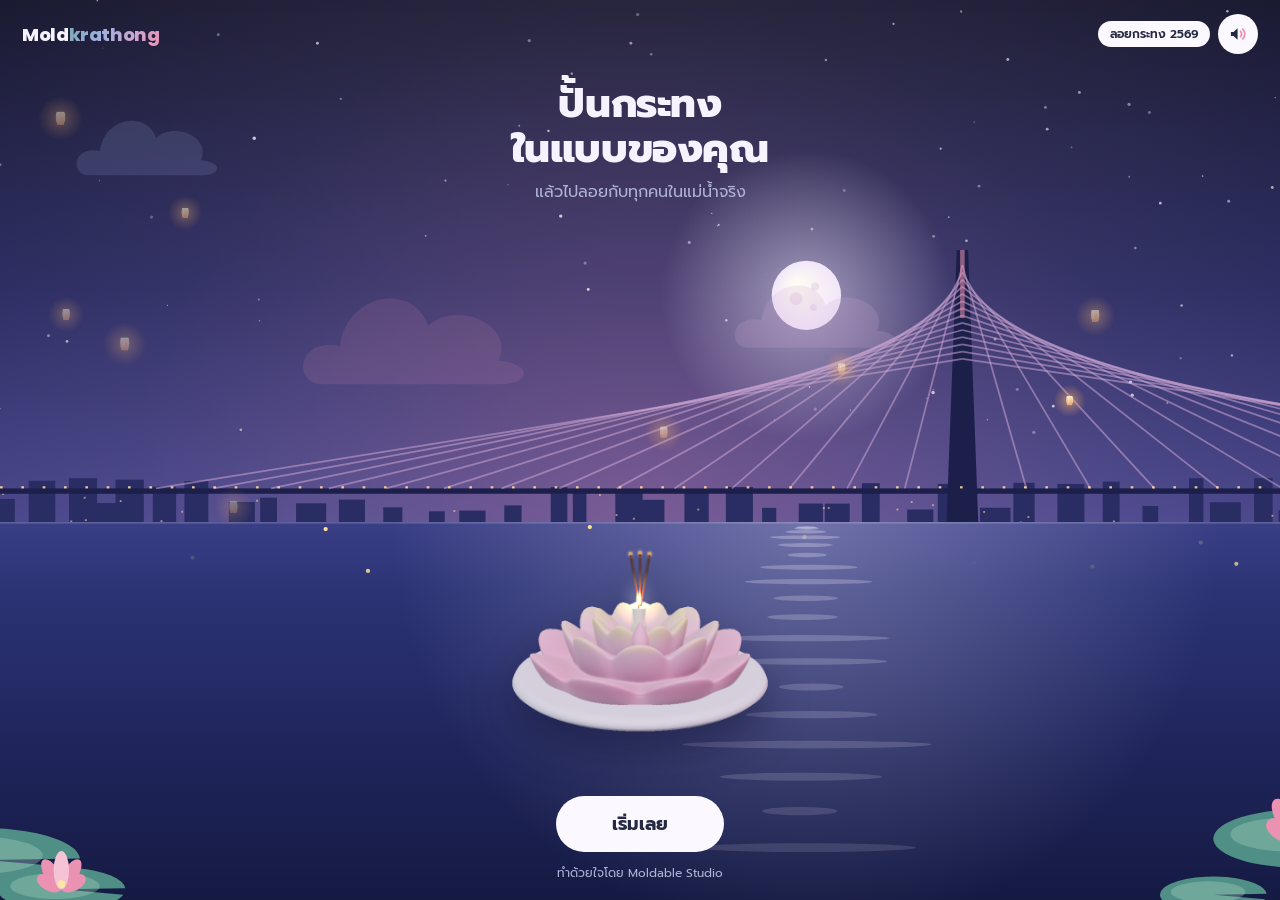
==== commit 4aa9eba4: "On-device nudity check for photo krathongs + admin photo filter, stickers work on photo shapes, no b" ====
--- a/index.html
+++ b/index.html
@@ -11,7 +11,7 @@
 <link rel="preconnect" href="https://fonts.googleapis.com"><link rel="preconnect" href="https://fonts.gstatic.com" crossorigin>
 <link href="https://fonts.googleapis.com/css2?family=Prompt:wght@400;500;600;700;800&family=Poppins:wght@600;700;800&display=swap" rel="stylesheet">
 <link rel="stylesheet" href="lib/maplibre-gl.css">
-<link rel="stylesheet" href="css/style.css?v=10">
+<link rel="stylesheet" href="css/style.css?v=11">
 <script type="importmap">{ "imports": { "three": "./lib/three.module.min.js", "three/addons/": "./lib/addons/" } }</script>
 </head>
 <body>
@@ -182,6 +182,6 @@
 
 <script src="lib/maplibre-gl.js"></script>
 <script src="lib/pmtiles.js"></script>
-<script type="module" src="js/app.js?v=10"></script>
+<script type="module" src="js/app.js?v=11"></script>
 </body>
 </html>
--- a/css/style.css
+++ b/css/style.css
@@ -148,7 +148,7 @@
 .tools { flex: none; background: var(--surface); border-radius: var(--r-card) var(--r-card) 0 0; padding: 14px 0 calc(4px + var(--safe-b)); z-index: 3; }
 .tools[data-cat=template] { --cat: var(--teal); } .tools[data-cat=shape] { --cat: var(--lilac); }
 .tools[data-cat=paint] { --cat: var(--pink); } .tools[data-cat=decor] { --cat: var(--peri); } .tools[data-cat=incense] { --cat: var(--warm); }
-.tiles { display: flex; gap: 8px; overflow-x: auto; padding: 0 14px 12px; scrollbar-width: none; scroll-snap-type: x proximity; }
+.tiles { display: flex; gap: 8px; overflow-x: auto; overflow-y: hidden; padding: 10px 14px 12px; margin-top: -8px; scrollbar-width: none; scroll-snap-type: x proximity; }
 .tiles::-webkit-scrollbar, .swatches::-webkit-scrollbar, .pills::-webkit-scrollbar { display: none; }
 .tile { flex: none; width: 64px; display: flex; flex-direction: column; align-items: center; gap: 6px; font-size: var(--fs-xs); color: var(--muted); scroll-snap-align: start; --ia: var(--cat); --ib: var(--cream); }
 .tile-ico { width: var(--tile); height: var(--tile); border-radius: var(--r-tile); background: var(--raised); display: grid; place-items: center; transition: transform .35s var(--spring), background .2s; overflow: hidden; }
@@ -160,7 +160,7 @@
 .tile.active .tile-ico { background: var(--cat); transform: translateY(-3px); box-shadow: 0 8px 18px color-mix(in srgb, var(--cat) 45%, transparent); animation: wiggle .55s var(--spring); }
 .tile.danger { --ia: var(--pink); --ib: var(--cream); }
 .tile-sep { flex: none; width: 2px; height: var(--tile); border-radius: 2px; background: var(--line); margin: 0 2px; }
-.swatches { display: flex; gap: 10px; padding: 0 14px 12px; overflow-x: auto; scrollbar-width: none; }
+.swatches { display: flex; gap: 10px; padding: 6px 14px 12px; margin-top: -6px; overflow-x: auto; overflow-y: hidden; scrollbar-width: none; }
 .sw { flex: none; width: var(--ctl); height: var(--ctl); border-radius: 50%; border: 3px solid var(--surface); box-shadow: 0 0 0 1px var(--line); transition: transform .2s var(--ease); }
 .sw:active { transform: scale(.88); }
 .sw.active { box-shadow: 0 0 0 3px var(--cream); }
@@ -323,3 +323,11 @@
 .vb-sym:active { transform: scale(.88); }
 .brush-preview { position: absolute; left: 50%; top: 50%; translate: -50% -50%; z-index: 2; border-radius: 50%; border: 2px dashed var(--cream); background: color-mix(in srgb, var(--cat) 25%, transparent); pointer-events: none; box-shadow: 0 0 0 2px rgba(0,0,0,.25); }
 .brush-preview[hidden] { display: none; }
+
+.tiles.dragging, .swatches.dragging, .pills.dragging { cursor: grabbing; scroll-snap-type: none; }
+.tiles.dragging *, .swatches.dragging * { pointer-events: none; }
+@media (pointer: fine) {
+  .tiles, .swatches, .pills { cursor: grab; scrollbar-width: thin; scrollbar-color: rgba(255,255,255,.25) transparent; }
+  .tiles::-webkit-scrollbar, .swatches::-webkit-scrollbar, .pills::-webkit-scrollbar { display: block; height: 6px; }
+  .tiles::-webkit-scrollbar-thumb, .swatches::-webkit-scrollbar-thumb, .pills::-webkit-scrollbar-thumb { background: rgba(255,255,255,.25); border-radius: 6px; }
+}
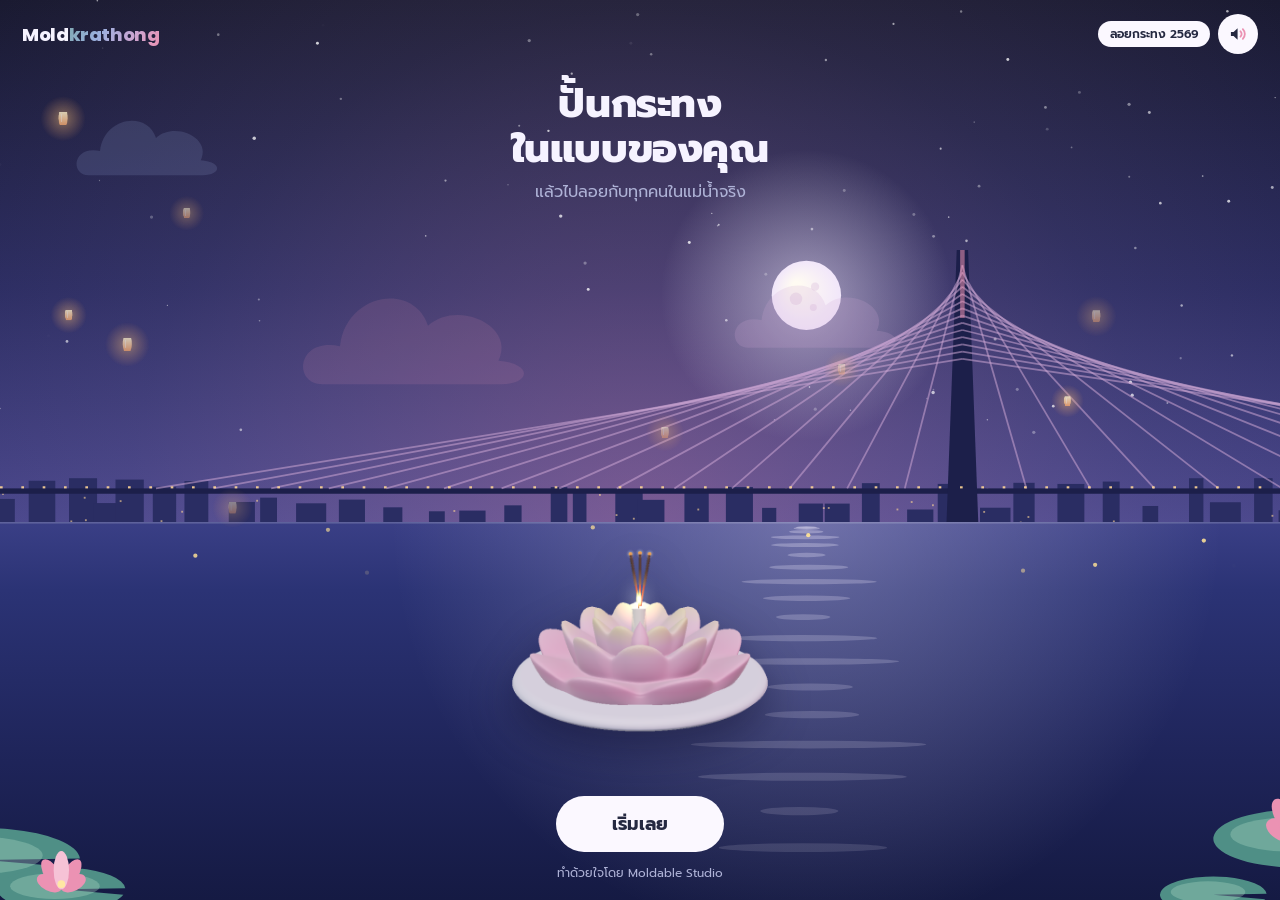
==== commit dada61c2: "Easy mode: shuffle button (random shape, colours, face, incense set), one-tap face/colour/item sets," ====
--- a/index.html
+++ b/index.html
@@ -11,7 +11,7 @@
 <link rel="preconnect" href="https://fonts.googleapis.com"><link rel="preconnect" href="https://fonts.gstatic.com" crossorigin>
 <link href="https://fonts.googleapis.com/css2?family=Prompt:wght@400;500;600;700;800&family=Poppins:wght@600;700;800&display=swap" rel="stylesheet">
 <link rel="stylesheet" href="lib/maplibre-gl.css">
-<link rel="stylesheet" href="css/style.css?v=11">
+<link rel="stylesheet" href="css/style.css?v=12">
 <script type="importmap">{ "imports": { "three": "./lib/three.module.min.js", "three/addons/": "./lib/addons/" } }</script>
 </head>
 <body>
@@ -67,8 +67,9 @@
       <div class="seg">
         <button id="btn-undo" aria-label="ย้อนกลับ" data-icon="undo" disabled></button>
         <button id="btn-redo" aria-label="ทำซ้ำ" data-icon="redo" disabled></button>
+        <button id="btn-front" aria-label="หันด้านหน้า" data-icon="front"></button>
       </div>
-      <button class="front-btn" id="btn-front" data-icon="front">ด้านหน้า</button>
+      <button class="shuffle-btn" id="btn-shuffle" data-icon="dice">สุ่ม</button>
       <button class="btn-primary" id="btn-done" data-icon="check">เสร็จแล้ว</button>
     </div>
     <div class="tools" id="tools">
@@ -182,6 +183,6 @@
 
 <script src="lib/maplibre-gl.js"></script>
 <script src="lib/pmtiles.js"></script>
-<script type="module" src="js/app.js?v=11"></script>
+<script type="module" src="js/app.js?v=12"></script>
 </body>
 </html>
--- a/css/style.css
+++ b/css/style.css
@@ -270,6 +270,11 @@
 /* ---------- front-view button ---------- */
 .front-btn { display: inline-flex; align-items: center; gap: 6px; height: var(--tap); padding: 0 16px 0 12px; border-radius: var(--r-pill); background: var(--surface); color: var(--text); font-size: var(--fs-s); font-weight: 600; --ia: var(--peri); --ib: var(--ink); transition: transform .35s var(--spring); margin-right: auto; }
 .front-btn:active { transform: scale(.92); transition-duration: .08s; }
+.shuffle-btn { white-space: nowrap; display: inline-flex; align-items: center; gap: 6px; height: var(--tap); padding: 0 18px 0 12px; border-radius: var(--r-pill); background: var(--pink); color: var(--ink); font-size: var(--fs-s); font-weight: 700; --ia: var(--cream); --ib: var(--ink); transition: transform .35s var(--spring); margin: 0 auto; box-shadow: 0 6px 18px rgba(235,146,179,.35); }
+.shuffle-btn:active { transform: scale(.92); transition-duration: .08s; }
+.shuffle-btn.roll svg { animation: roll .55s var(--spring); }
+@keyframes roll { 0% { transform: rotate(0) scale(1); } 50% { transform: rotate(200deg) scale(1.25); } 100% { transform: rotate(360deg) scale(1); } }
+.tile.more .tile-ico { background: transparent; border: 2px dashed rgba(251,248,255,.25); }
 .seg { height: var(--tap); align-items: center; }
 
 /* ---------- edge fades on scrolling rows ---------- */
@@ -331,3 +336,13 @@
   .tiles::-webkit-scrollbar, .swatches::-webkit-scrollbar, .pills::-webkit-scrollbar { display: block; height: 6px; }
   .tiles::-webkit-scrollbar-thumb, .swatches::-webkit-scrollbar-thumb, .pills::-webkit-scrollbar-thumb { background: rgba(255,255,255,.25); border-radius: 6px; }
 }
+
+.tile.set .tile-ico { position: relative; overflow: visible; }
+.tile.set .tile-ico[data-n]::after { content: attr(data-n); position: absolute; right: -4px; top: -4px; min-width: 22px; height: 20px; padding: 0 5px; border-radius: 10px; background: var(--pink); color: var(--ink); font-size: 11px; font-weight: 700; line-height: 20px; text-align: center; box-shadow: 0 2px 6px rgba(0,0,0,.25); }
+.tile.set:active .tile-ico { transform: scale(.88); transition-duration: .08s; }
+@media (max-width: 380px) {
+  .thumbbar { gap: 6px; padding-left: 10px; padding-right: 10px; }
+  .seg button { width: 36px; }
+  .thumbbar .btn-primary { padding: 0 14px 0 10px; }
+  .shuffle-btn { padding: 0 14px 0 10px; }
+}
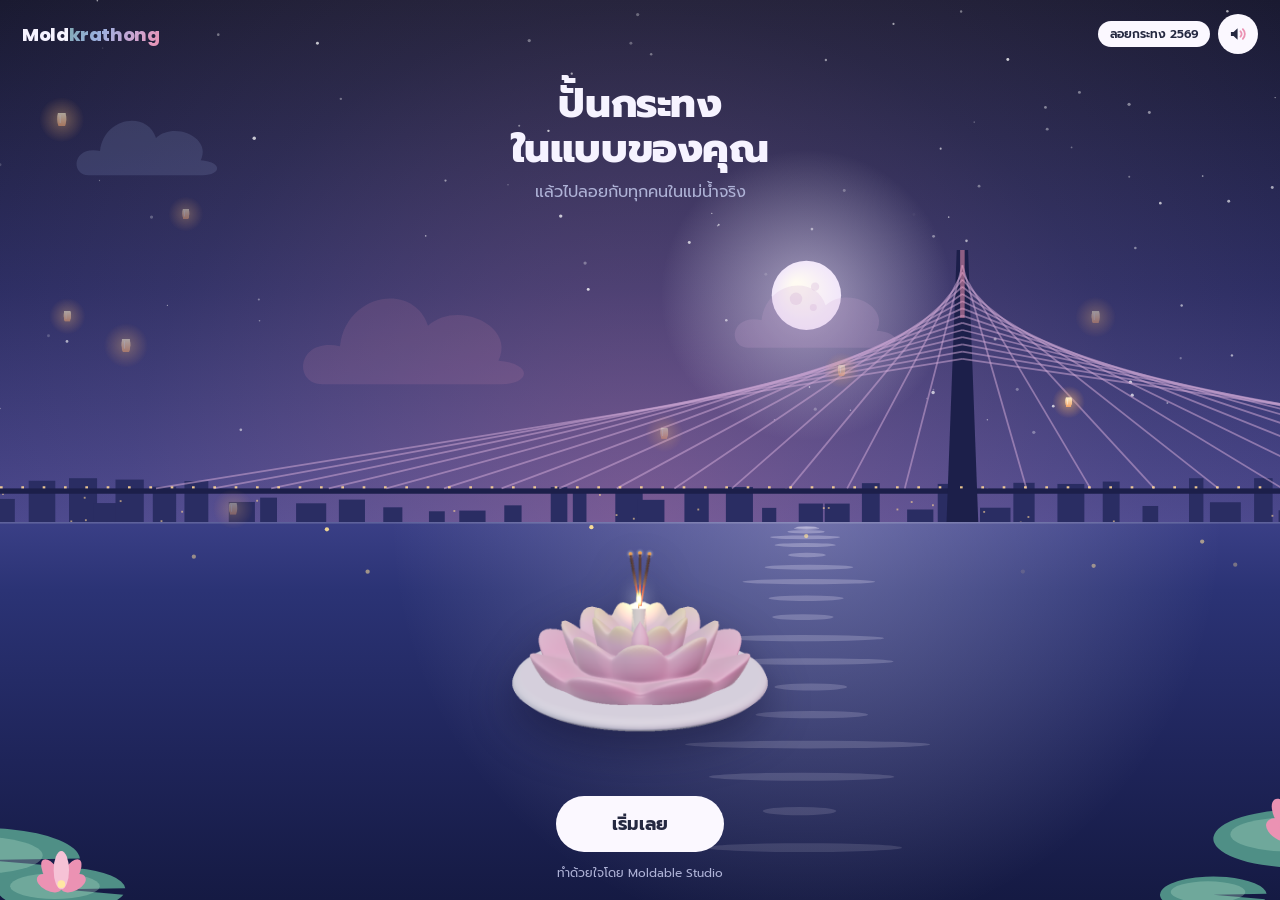
==== commit 3bb3b3af: "River: depth lanes with even spacing, width-based sizing so near boats are always bigger, draw order" ====
--- a/index.html
+++ b/index.html
@@ -11,7 +11,7 @@
 <link rel="preconnect" href="https://fonts.googleapis.com"><link rel="preconnect" href="https://fonts.gstatic.com" crossorigin>
 <link href="https://fonts.googleapis.com/css2?family=Prompt:wght@400;500;600;700;800&family=Poppins:wght@600;700;800&display=swap" rel="stylesheet">
 <link rel="stylesheet" href="lib/maplibre-gl.css">
-<link rel="stylesheet" href="css/style.css?v=12">
+<link rel="stylesheet" href="css/style.css?v=13">
 <script type="importmap">{ "imports": { "three": "./lib/three.module.min.js", "three/addons/": "./lib/addons/" } }</script>
 </head>
 <body>
@@ -183,6 +183,6 @@
 
 <script src="lib/maplibre-gl.js"></script>
 <script src="lib/pmtiles.js"></script>
-<script type="module" src="js/app.js?v=12"></script>
+<script type="module" src="js/app.js?v=13"></script>
 </body>
 </html>
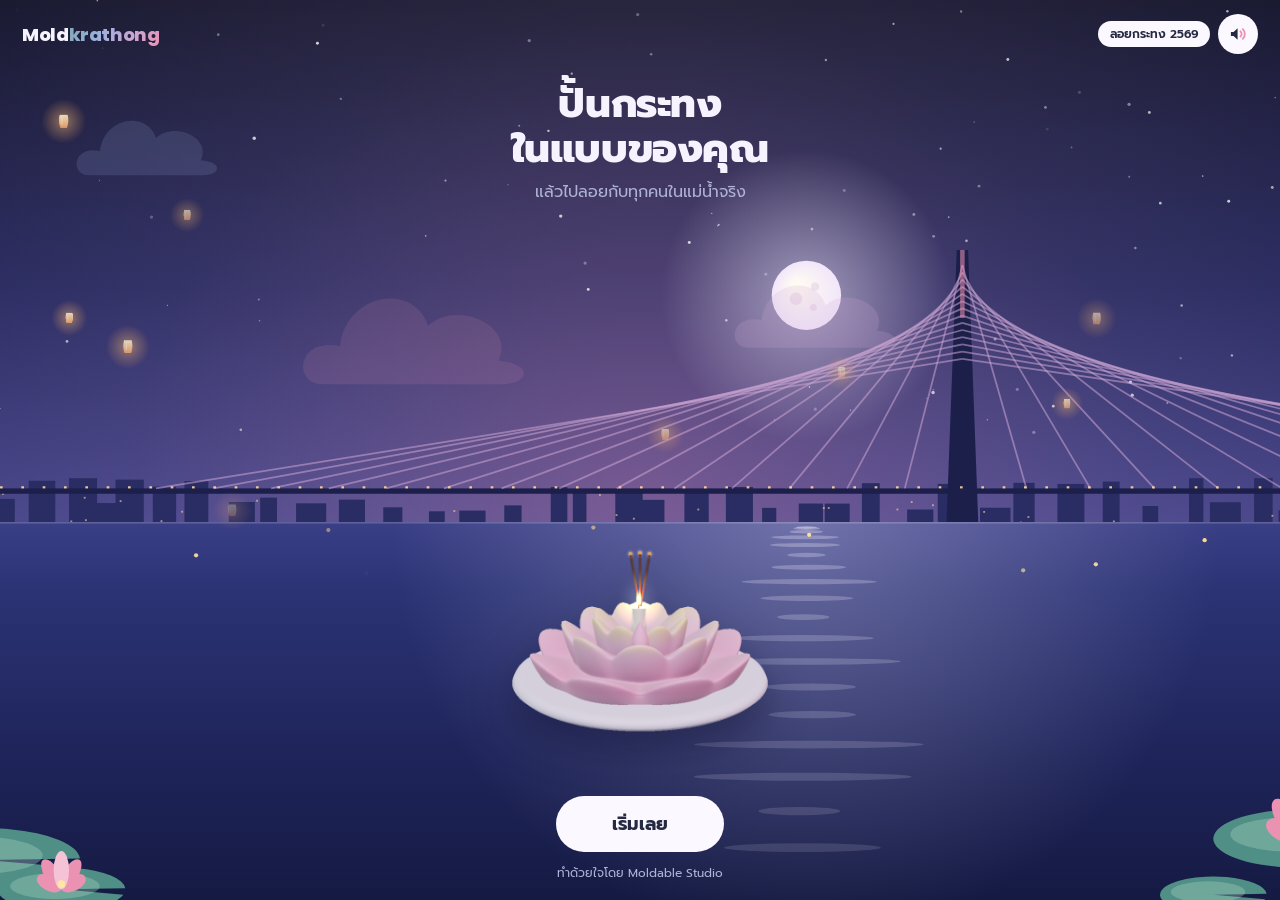
==== commit b7e322e1: "Flat shapes first: clay plate default + 8 new krathong shapes (pointy, three-tier, flower tray, hear" ====
--- a/index.html
+++ b/index.html
@@ -11,7 +11,7 @@
 <link rel="preconnect" href="https://fonts.googleapis.com"><link rel="preconnect" href="https://fonts.gstatic.com" crossorigin>
 <link href="https://fonts.googleapis.com/css2?family=Prompt:wght@400;500;600;700;800&family=Poppins:wght@600;700;800&display=swap" rel="stylesheet">
 <link rel="stylesheet" href="lib/maplibre-gl.css">
-<link rel="stylesheet" href="css/style.css?v=13">
+<link rel="stylesheet" href="css/style.css?v=14">
 <script type="importmap">{ "imports": { "three": "./lib/three.module.min.js", "three/addons/": "./lib/addons/" } }</script>
 </head>
 <body>
@@ -81,7 +81,7 @@
         <button data-tab="template" data-icon="tpl">ทรง</button>
         <button data-tab="shape" data-icon="shape" class="active">ปั้น</button>
         <button data-tab="paint" data-icon="paint">สี</button>
-        <button data-tab="decor" data-icon="face">หน้าตา</button>
+        <button data-tab="decor" data-icon="sticker">ตกแต่ง</button>
         <button data-tab="incense" data-icon="krathong">กระทง</button>
       </nav>
     </div>
@@ -183,6 +183,6 @@
 
 <script src="lib/maplibre-gl.js"></script>
 <script src="lib/pmtiles.js"></script>
-<script type="module" src="js/app.js?v=13"></script>
+<script type="module" src="js/app.js?v=14"></script>
 </body>
 </html>
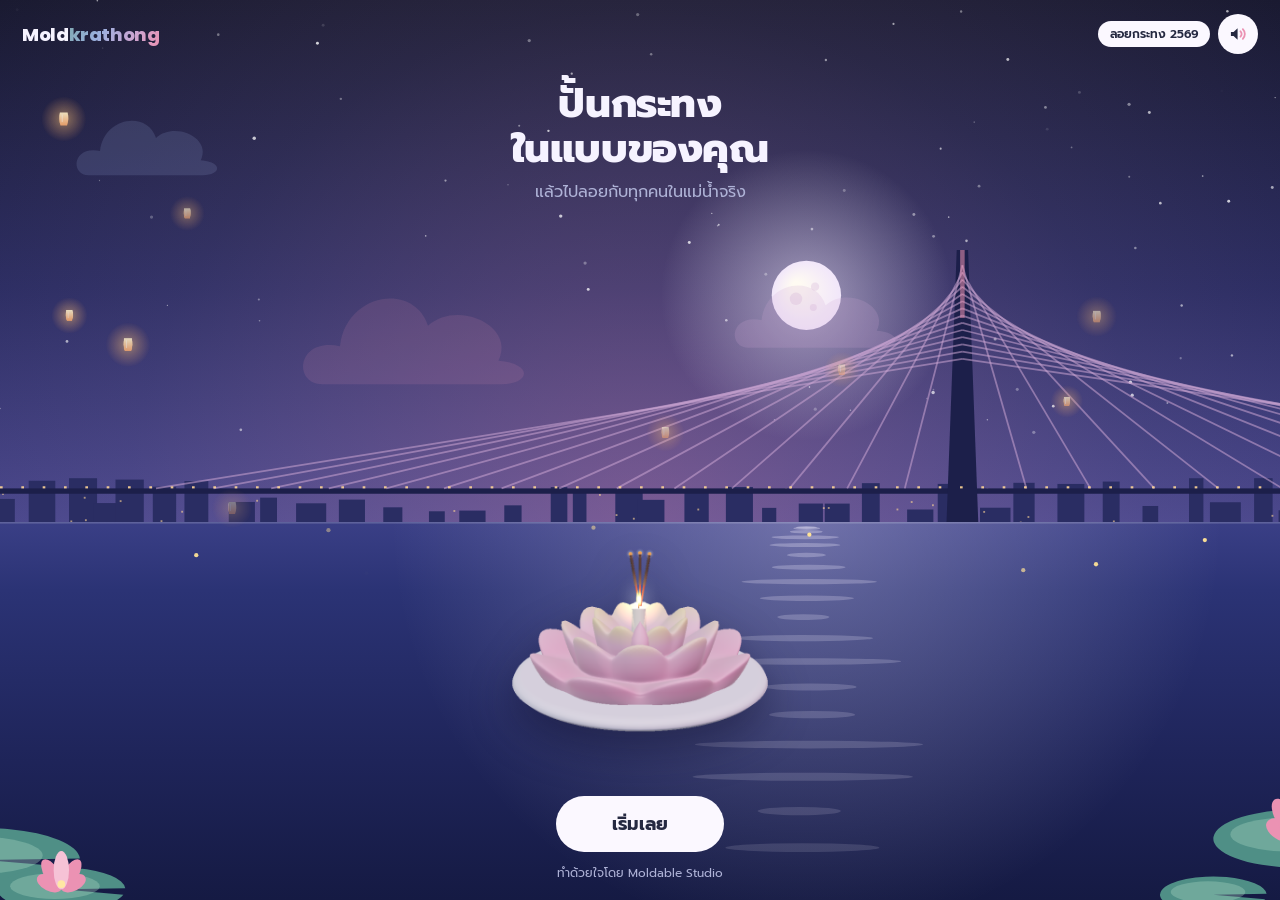
==== commit ae489d02: "Base size slider goes down to zero (no base); items on the base hide with it Co-Authored-By: Claude " ====
--- a/index.html
+++ b/index.html
@@ -11,7 +11,7 @@
 <link rel="preconnect" href="https://fonts.googleapis.com"><link rel="preconnect" href="https://fonts.gstatic.com" crossorigin>
 <link href="https://fonts.googleapis.com/css2?family=Prompt:wght@400;500;600;700;800&family=Poppins:wght@600;700;800&display=swap" rel="stylesheet">
 <link rel="stylesheet" href="lib/maplibre-gl.css">
-<link rel="stylesheet" href="css/style.css?v=14">
+<link rel="stylesheet" href="css/style.css?v=15">
 <script type="importmap">{ "imports": { "three": "./lib/three.module.min.js", "three/addons/": "./lib/addons/" } }</script>
 </head>
 <body>
@@ -75,7 +75,7 @@
     <div class="tools" id="tools">
       <div class="tiles" id="subtools"></div>
       <div class="controls" id="sliders">
-        <label class="ctl" id="sl-base" hidden><span>ขนาดฐาน</span><input type="range" min="0.8" max="1.35" step="0.01" value="1" id="in-base"></label>
+        <label class="ctl" id="sl-base" hidden><span>ขนาดฐาน</span><input type="range" min="0" max="1.35" step="0.01" value="1" id="in-base"></label>
       </div>
       <nav class="tabs" id="tabs">
         <button data-tab="template" data-icon="tpl">ทรง</button>
@@ -183,6 +183,6 @@
 
 <script src="lib/maplibre-gl.js"></script>
 <script src="lib/pmtiles.js"></script>
-<script type="module" src="js/app.js?v=14"></script>
+<script type="module" src="js/app.js?v=15"></script>
 </body>
 </html>
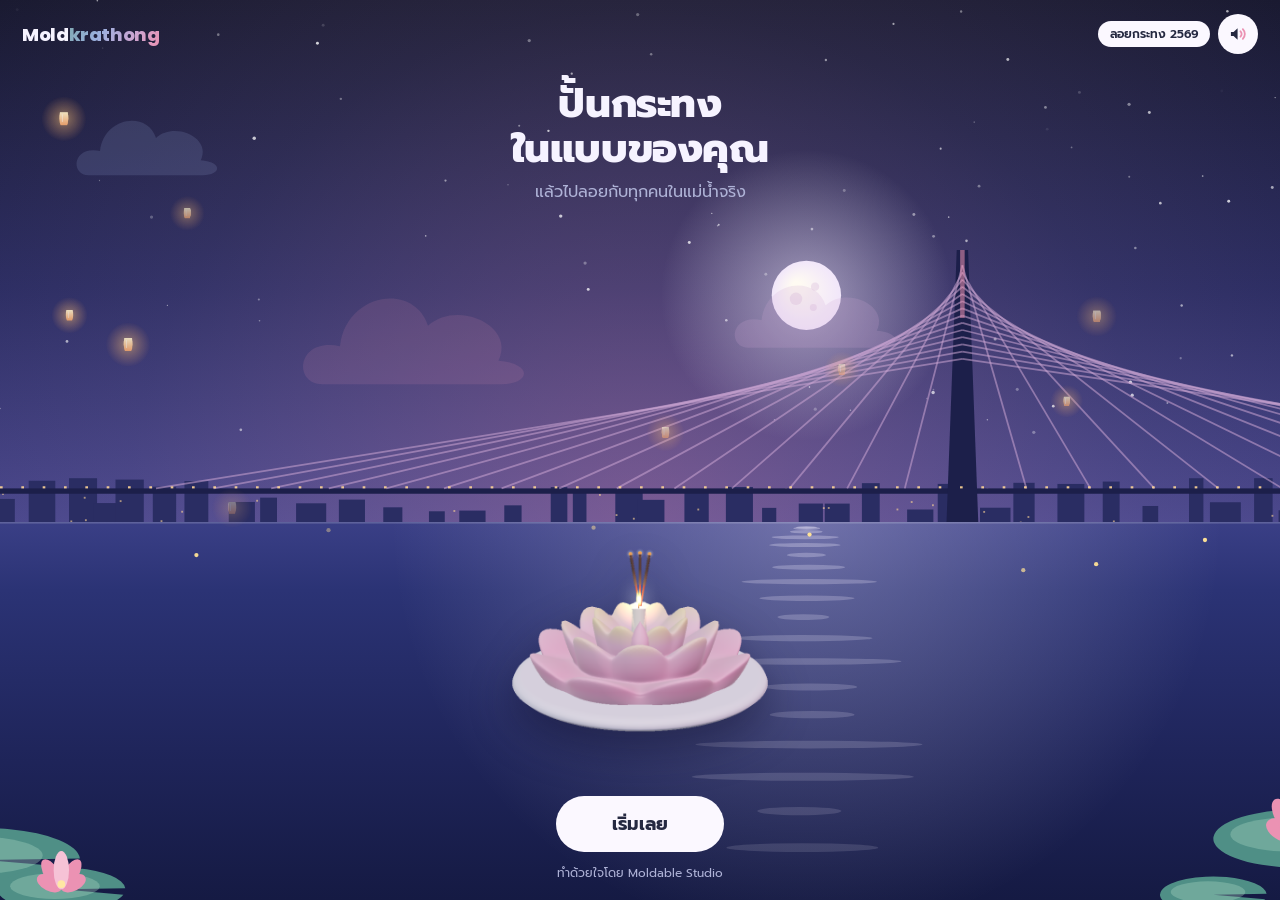
==== commit b232c642: "Add 7 popular Loy Krathong spots (Wat Arun, Mahakan Fort, Song Wat, ICONSIAM, Asiatique, Lumphini, B" ====
--- a/index.html
+++ b/index.html
@@ -11,7 +11,7 @@
 <link rel="preconnect" href="https://fonts.googleapis.com"><link rel="preconnect" href="https://fonts.gstatic.com" crossorigin>
 <link href="https://fonts.googleapis.com/css2?family=Prompt:wght@400;500;600;700;800&family=Poppins:wght@600;700;800&display=swap" rel="stylesheet">
 <link rel="stylesheet" href="lib/maplibre-gl.css">
-<link rel="stylesheet" href="css/style.css?v=15">
+<link rel="stylesheet" href="css/style.css?v=16">
 <script type="importmap">{ "imports": { "three": "./lib/three.module.min.js", "three/addons/": "./lib/addons/" } }</script>
 </head>
 <body>
@@ -183,6 +183,6 @@
 
 <script src="lib/maplibre-gl.js"></script>
 <script src="lib/pmtiles.js"></script>
-<script type="module" src="js/app.js?v=15"></script>
+<script type="module" src="js/app.js?v=16"></script>
 </body>
 </html>
--- a/css/style.css
+++ b/css/style.css
@@ -346,3 +346,6 @@
   .thumbbar .btn-primary { padding: 0 14px 0 10px; }
   .shuffle-btn { padding: 0 14px 0 10px; }
 }
+
+.pin-label { transition: opacity .25s; }
+.pin-label.quiet { opacity: 0; pointer-events: none; }
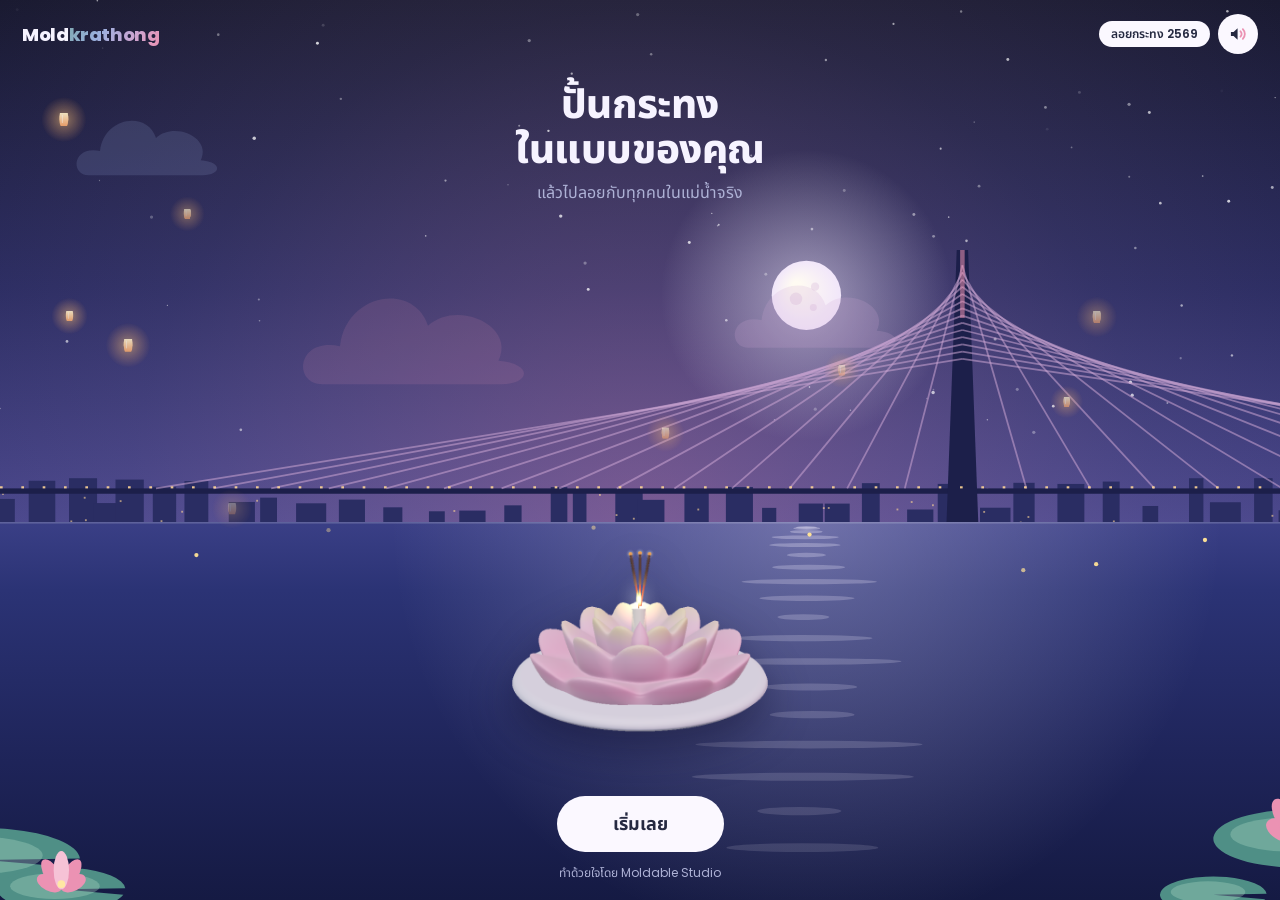
==== commit 99171aa7: "Prettier 3D: studio room reflections, neutral tone mapping, soft real shadows, sheen clay, two-tone " ====
--- a/index.html
+++ b/index.html
@@ -9,9 +9,9 @@
 <meta property="og:title" content="Moldkrathong · ปั้นกระทงไปลอยด้วยกัน">
 <meta property="og:description" content="ลอยกระทงออนไลน์ 2569 กับก้อนนุ่มจาก Moldable Studio">
 <link rel="preconnect" href="https://fonts.googleapis.com"><link rel="preconnect" href="https://fonts.gstatic.com" crossorigin>
-<link href="https://fonts.googleapis.com/css2?family=Prompt:wght@400;500;600;700;800&family=Poppins:wght@600;700;800&display=swap" rel="stylesheet">
+<link href="https://fonts.googleapis.com/css2?family=Noto+Sans+Thai:wght@400;500;600;700&family=Poppins:wght@300;400;500;600;700;800&display=swap" rel="stylesheet">
 <link rel="stylesheet" href="lib/maplibre-gl.css">
-<link rel="stylesheet" href="css/style.css?v=16">
+<link rel="stylesheet" href="css/style.css?v=17">
 <script type="importmap">{ "imports": { "three": "./lib/three.module.min.js", "three/addons/": "./lib/addons/" } }</script>
 </head>
 <body>
@@ -183,6 +183,6 @@
 
 <script src="lib/maplibre-gl.js"></script>
 <script src="lib/pmtiles.js"></script>
-<script type="module" src="js/app.js?v=16"></script>
+<script type="module" src="js/app.js?v=17"></script>
 </body>
 </html>
--- a/css/style.css
+++ b/css/style.css
@@ -13,7 +13,7 @@
   --ease: cubic-bezier(.3, .7, .3, 1);
   --spring: cubic-bezier(.34, 1.56, .64, 1);
   --cat: var(--lilac);
-  font-family: 'Prompt', system-ui, sans-serif; font-size: var(--fs-s);
+  font-family: 'Poppins', 'Noto Sans Thai', system-ui, sans-serif; font-size: var(--fs-s);
 }
 * { box-sizing: border-box; -webkit-tap-highlight-color: transparent; }
 html, body { margin: 0; height: 100%; background: var(--night); color: var(--text); overflow: hidden; overscroll-behavior: none; }
@@ -124,7 +124,8 @@
 /* ---------- studio ---------- */
 #screen-studio.active { display: flex; flex-direction: column; background: radial-gradient(90% 55% at 50% 45%, #2e3576 0%, #1b1f45 55%, var(--night) 100%); }
 .stage { position: relative; flex: 1; min-height: 0; overflow: hidden; }
-.stage::before { content: ''; position: absolute; left: 50%; top: 52%; width: 120%; aspect-ratio: 1; transform: translate(-50%, -50%); border-radius: 50%; background: radial-gradient(circle, rgba(203,165,209,.16), transparent 60%); pointer-events: none; }
+.stage::before { content: ''; position: absolute; left: 50%; top: 52%; width: 120%; aspect-ratio: 1; transform: translate(-50%, -50%); border-radius: 50%; background: radial-gradient(circle, rgba(203,165,209,.14), transparent 60%); pointer-events: none; }
+.stage::after { content: ''; position: absolute; left: -20%; right: -20%; bottom: -30%; height: 75%; background: radial-gradient(ellipse at 50% 100%, rgba(150,118,226,.55), rgba(110,150,200,.18) 45%, transparent 70%); pointer-events: none; }
 .studio-canvas { position: absolute; inset: 0; width: 100%; height: 100%; display: block; z-index: 1; }
 .knife { position: absolute; inset: 0; width: 100%; height: 100%; z-index: 2; pointer-events: none; display: none; filter: drop-shadow(0 0 4px rgba(235,146,179,.9)); }
 .loading { position: absolute; inset: 0; z-index: 3; display: flex; flex-direction: column; align-items: center; justify-content: center; gap: 10px; color: var(--muted); }
